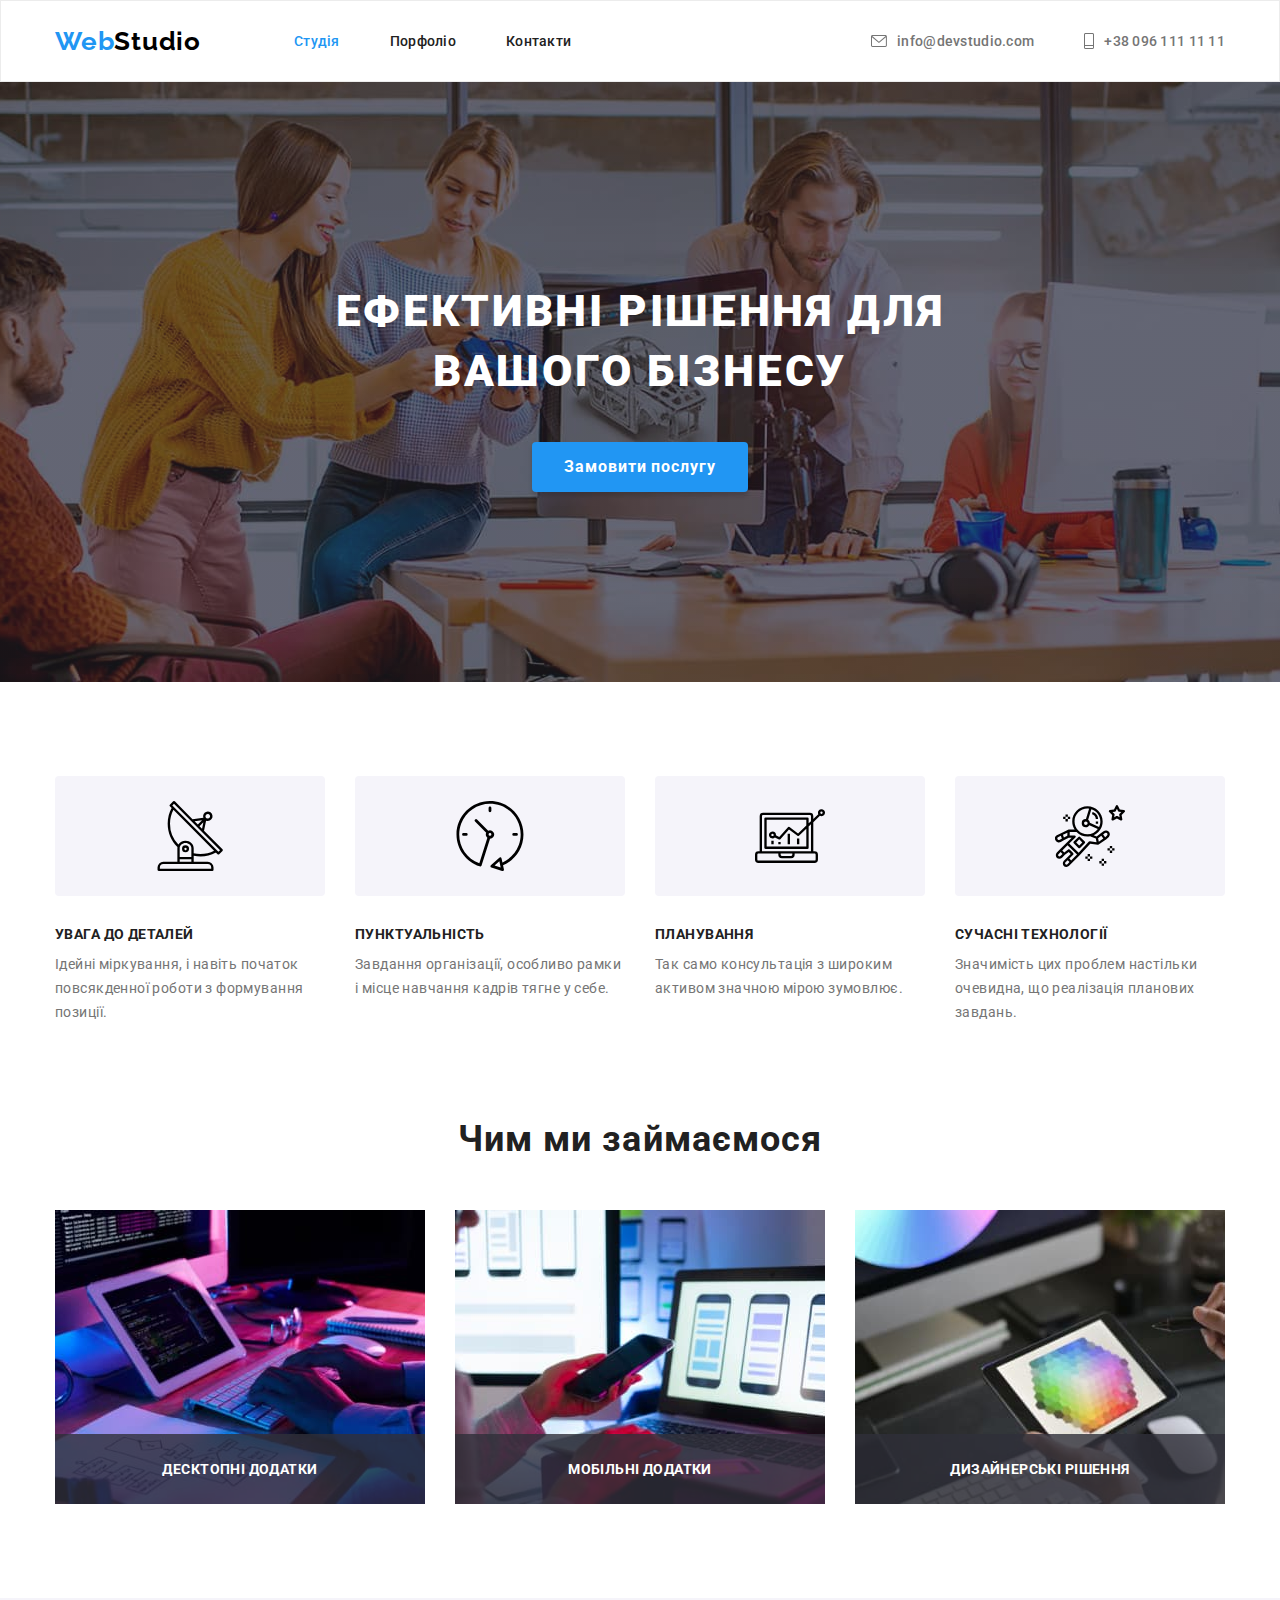
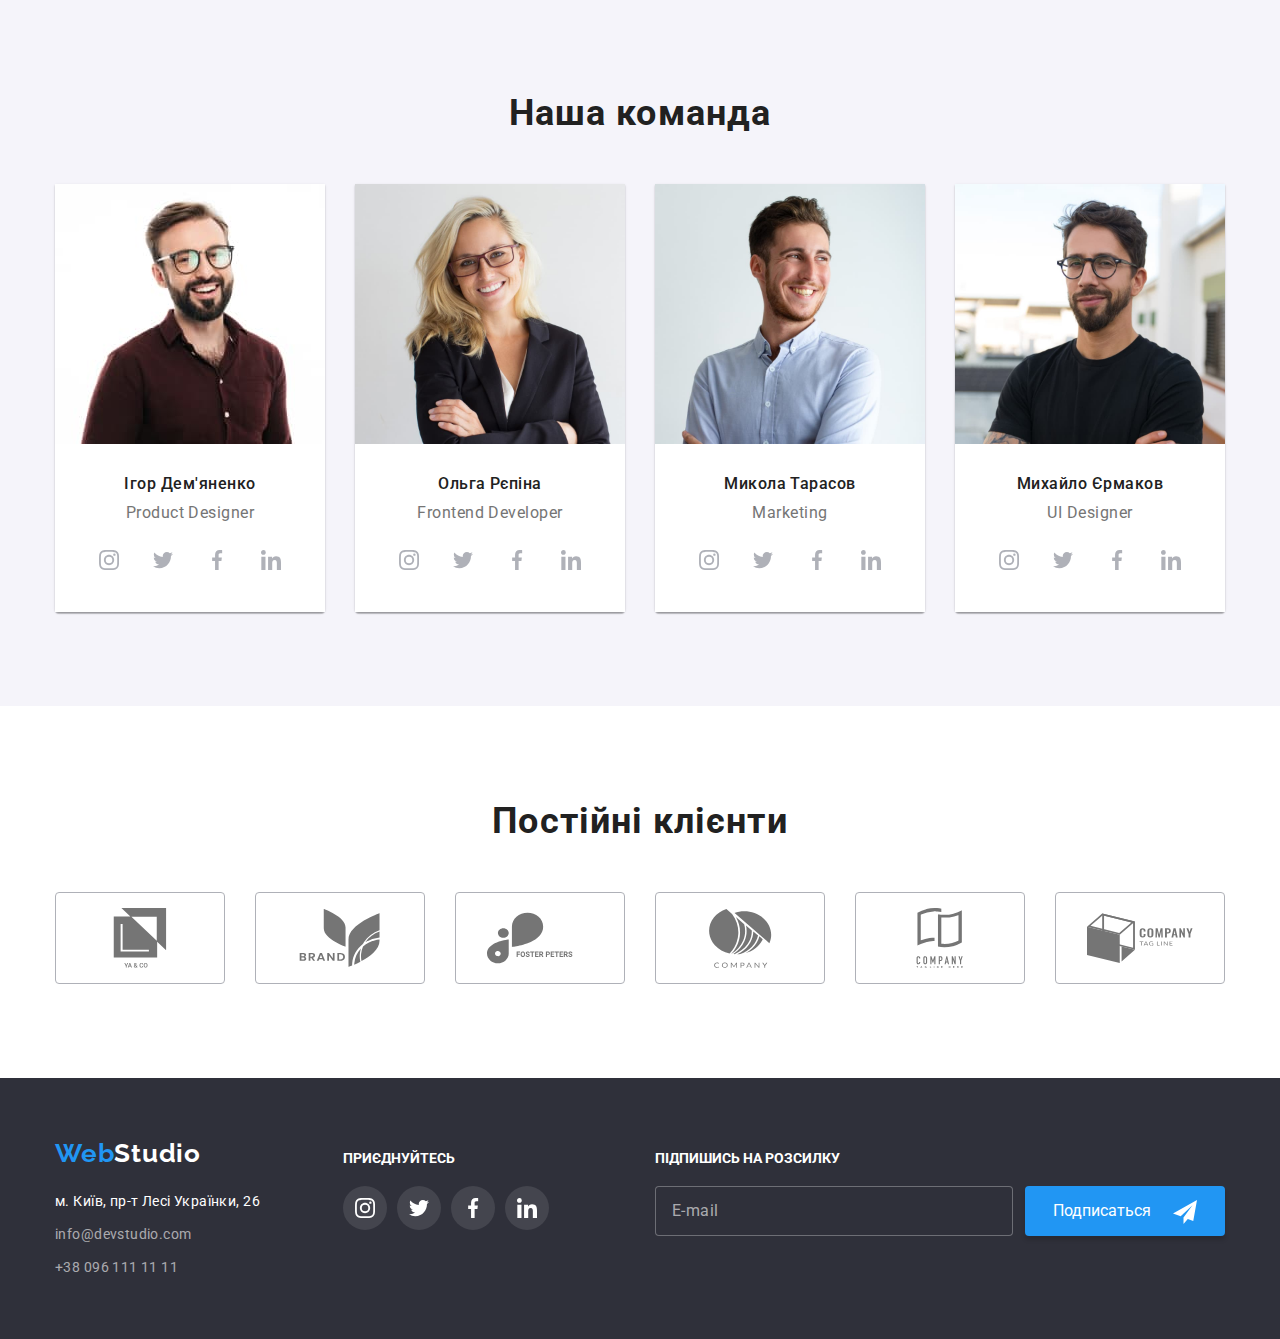
==== index.html @ 3aa6a2a9 "1" ====
<!DOCTYPE html>
<html lang="uk">
  <head>
    <meta charset="UTF-8"/>
    <meta http-equiv="X-UA-Compatible" content="IE=edge"/>
    <meta name="viewport" content="width=device-width, initial-scale=1.0"/>
    <title>Студія</title>
    <link rel="preconnect" href="https://fonts.googleapis.com">
    <link rel="preconnect" href="https://fonts.gstatic.com" crossorigin>
    <link href="https://fonts.googleapis.com/css2?family=Raleway:wght@700&family=Roboto:wght@400;500;700;900&display=swap"
    rel="stylesheet">
    <link rel="stylesheet" href="https://cdnjs.cloudflare.com/ajax/libs/modern-normalize/1.1.0/modern-normalize.min.css">
    <link rel="stylesheet" href="./css/style.css"/>
  </head>
  <body class="page">
    <!--Шапка сайту-->
    <header class="page-header">
      <div class="container main-nav">  
        <a class="logo" href="">Web<span>Studio</span></a>
        <nav>
          <ul class="site-nav list">
            <li class="item"><a class="link current" href="./index.html">Студія</a></li>
            <li class="item"><a class="link" href="./portfolio.html">Порфоліо</a></li>
            <li class="item"><a class="link" href="./contacts.html">Контакти</a></li>
          </ul>
        </nav>  
        <ul class="auth-nav list">
          <li class="item">
            <a class="link email" href="mailto:info@devstudio.com">
              <svg class="icon-mail">
                <use href="./images/icons.svg#email"></use>
              </svg>
              info@devstudio.com
            </a>
          </li>
          <li class="item">
            <a class="link tel" href="tel:+380961111111">
              <svg class="link-tell">
                <use href="./images/icons.svg#tell"></use>
              </svg>
              +38 096 111 11 11
            </a>
          </li>
        </ul>
      </div>
    </header>
    <main>
      <!--Герой-->
      <section class="hero">
        <div class="container"> 
          <h1 class="hero-title">Ефективні рішення для <br> вашого бізнесу</h1>
          <button data-modal-open type="button" class="hero-button">Замовити послугу</button>
           <!--Модальное окно-->
          <div class="backdrop is-hidden" data-modal>
            <div class="modal">
              <button data-modal-close class="close">
                <svg class="icon-modal">
                  <use href="./images/icons.svg#close-black-18dp"></use>
                </svg>
              </button>
              <b>Залиште свої дані, ми вам передзвоним</b>
              
                <form class="form-modal" action="#" autocomplete="off">
                  <div class="form-field">
                    <label class="text-feild" for="name">Ім'я</label>
                    <div class="wrapper-input">
                      <input class="form-input" type="text" name="name" id="name">
                      <svg class="icon-input" width="18" height="18">
                        <use href="./images/icons.svg#person-black-18dp"></use>
                      </svg>
                    </div> 
                  </div> 
                  <div class="form-field">
                    <label class="text-feild" for="tel">Телефон</label>
                    <div class="wrapper-input">
                      <input class="form-input" type="tel" name="tel" id="tel">
                      <svg class="icon-input" width="18" height="18">
                        <use href="./images/icons.svg#phone-black-18dp"></use>
                      </svg>
                    </div> 
                  </div>
                  <div class="form-field">
                    <label class="text-feild" for="mail">Пошта</label>
                    <div class="wrapper-input">
                      <input class="form-input" type="email" name="E-mail" id="mail">
                      <svg class="icon-input" width="18" height="18">
                        <use href="./images/icons.svg#email-black-18dp"></use>
                      </svg>
                    </div>
                  </div>

                  <div class="form-field">
                    <label class="text-feild" for="comment">Коментар</label>
                    <textarea name="comment" id="comment"  rows="5" placeholder="Введіть текст"></textarea>
                  </div>
              
                <div class="confirmation">     
                  <label  class="text-feild">
                    <input class="checkbox" type="checkbox" name="confirmation" value="confirmation" >
                    <svg class="icon-check">
                      <use href="./images/icons.svg#icon-check-1"></use>
                    </svg>
                    Погоджуюся з розсилкою та приймаю &nbsp; <a class="dogovor" href="#">Умови договору</a>
                  </label> 
                </div>


                  <button class="button-submit" type="submit">Відправити</button>
                </form>

                
            </div>
          </div>
          <!--Модальное окно-->
        </div>
      </section>
      <!--Переваги-->
      <section class="section-feature section">
        <div class="container">  
          <h2 class="section-title hide-text">Переваги</h2> <!--Сховати h2-->
          <ul class="feature-list list">
            <li class="item icon-details">
              <div class="box-feature">
                <svg class="feature-icon" width="70" height="70">
                  <use href="./images/icons.svg#antena"></use>
                </svg>
              </div>
              <h3 class="title">УВАГА ДО ДЕТАЛЕЙ</h3>
              <p class="description">
                Ідейні міркування, і навіть початок повсякденної роботи з
                формування позиції.
              </p>
            </li>
            <li class="item icon-punctuality">
              <div class="box-feature">
                <svg class="feature-icon" width="70" height="70">
                  <use href="./images/icons.svg#clock"></use>
                </svg>
              </div>
              <h3 class="title">ПУНКТУАЛЬНІСТЬ</h3>
              <p class="description">
                Завдання організації, особливо рамки і місце навчання кадрів тягне
                у себе.
              </p>
            </li>
            <li class="item icon-planning">
              <div class="box-feature">
                <svg class="feature-icon" width="70" height="70">
                  <use href="./images/icons.svg#diagram"></use>
                </svg>
              </div>
              <h3 class="title">ПЛАНУВАННЯ</h3>
              <p class="description">
                Так само консультація з широким активом значною мірою зумовлює.
              </p>
            </li>
            <li class="item icon-technology">
              <div class="box-feature">
                <svg class="feature-icon" width="70" height="70">
                  <use href="./images/icons.svg#astronaut"></use>
                </svg>
              </div>
              <h3 class="title">СУЧАСНІ ТЕХНОЛОГІЇ</h3>
              <p class="description">
                Значимість цих проблем настільки очевидна, що реалізація планових
                завдань.
              </p>
            </li>
          </ul>
        </div>
      </section>
      <!--Чим ми займаємося-->
      <section class="section-doing section">
        <div class="container">  
          <h2 class="section-title">Чим ми займаємося</h2>
          <ul class="doing-list list">
            <li class="item">
              <img class="img-cart"
                src="./images/desktop-applications.jpg"
                alt="Десктопні додатки"
                width="370"
                height="294"/>
                <div class="text-bg">
                  <h3>Десктопні додатки</h3>
                </div>
            </li>
            <li class="item">
              <img class="img-cart"
                src="./images/mobile-applications.jpg"
                alt="Мобільні додатки"
                width="370"
                height="294"/>
                <div class="text-bg">
                  <h3>Мобільні додатки</h3>
                </div>
            </li>
            <li class="item">
              <img class="img-cart"
                src="./images/design-solutions.jpg"
                alt="Дизайнерські рішення"
                width="370"
                height="294"/>
                <div class="text-bg">
                  <h3>Дизайнерські рішення</h3>
                </div>
            </li>
          </ul>
        </div> 
      </section>
      <!--Наша команда-->
      <section class="section-team section">
        <div class="container">  
          <h2 class="section-title">Наша команда</h2>
          <ul class="team list">
            <li class="item" >
              <img class="img-cart"
                src="./images/igor.jpg"
                alt="Ігор Дем'яненко"
                width="270"
                height="260"/>
                <div class="comand-box">
                  <h3 class="title">Ігор Дем'яненко</h3>
                  <p>Product Designer</p>
                  <ul class="actions list">
                    <li class="action-item">
                      <a href="https://www.instagram.com/" target="_blank" rel="noopener noreferrer"
                        class="cosiale-link link-instagram">
                        <svg class="link-icon" width="20" height="20">
                          <use href="./images/icons.svg#instagram"></use>
                        </svg>
                      </a>
                    </li>
                    <li class="action-item">
                      <a href="https://twitter.com/" target="_blank" rel="noopener noreferrer" 
                      class="cosiale-link link-twitter">
                        <svg class="link-icon" width="20" height="20">
                          <use href="./images/icons.svg#twitter"></use>
                        </svg>
                      </a>
                    </li>
                    <li class="action-item">
                      <a href="https://www.facebook.com/" target="_blank" rel="noopener noreferrer"
                        class="cosiale-link link-facebook">
                        <svg class="link-icon" width="20" height="20">
                          <use href="./images/icons.svg#facebook"></use>
                        </svg>
                      </a>
                    </li>
                    <li class="action-item">
                      <a href="https://www.linkedin.com/feed/" target="_blank" rel="noopener noreferrer" 
                      class="cosiale-link link-linkedin">
                        <svg class="link-icon" width="20" height="20">
                          <use href="./images/icons.svg#linkedin"></use>
                        </svg>
                      </a>
                    </li>
                  </ul> 
                </div>
            </li>
            <li class="item">
              <img class="img-cart"
                src="./images/olga.jpg"
                alt="Ольга Рєпіна"
                width="270"
                height="260"/>
                <div class="comand-box">
                  <h3 class="title">Ольга Рєпіна</h3>
                  <p>Frontend Developer</p>
                  <ul class="actions list">
                    <li class="action-item">
                      <a href="https://www.instagram.com/" target="_blank" rel="noopener noreferrer"
                        class="cosiale-link link-instagram">
                        <svg class="link-icon" width="20" height="20">
                          <use href="./images/icons.svg#instagram"></use>
                        </svg>
                      </a>
                    </li>
                    <li class="action-item">
                      <a href="https://twitter.com/" target="_blank" rel="noopener noreferrer" 
                      class="cosiale-link link-twitter">
                        <svg class="link-icon" width="20" height="20">
                          <use href="./images/icons.svg#twitter"></use>
                        </svg>
                      </a>
                    </li>
                    <li class="action-item">
                      <a href="https://www.facebook.com/" target="_blank" rel="noopener noreferrer"
                        class="cosiale-link link-facebook">
                        <svg class="link-icon" width="20" height="20">
                          <use href="./images/icons.svg#facebook"></use>
                        </svg>
                      </a>
                    </li>
                    <li class="action-item">
                      <a href="https://www.linkedin.com/feed/" target="_blank" rel="noopener noreferrer" 
                      class="cosiale-link link-linkedin">
                        <svg class="link-icon" width="20" height="20">
                          <use href="./images/icons.svg#linkedin"></use>
                        </svg>
                      </a>
                    </li>
                  </ul> 
                </div>
            </li>
            <li class="item">
              <img class="img-cart"
                src="./images/mikola.jpg"
                alt="Микола Тарасов"
                width="270"
                height="260"/>
                <div class="comand-box">
                  <h3 class="title">Микола Тарасов</h3>
                  <p>Marketing</p>
                  <ul class="actions list">
                    <li class="action-item">
                      <a href="https://www.instagram.com/" target="_blank" rel="noopener noreferrer"
                        class="cosiale-link link-instagram">
                        <svg class="link-icon" width="20" height="20">
                          <use href="./images/icons.svg#instagram"></use>
                        </svg>
                      </a>
                    </li>
                    <li class="action-item">
                      <a href="https://twitter.com/" target="_blank" rel="noopener noreferrer" 
                      class="cosiale-link link-twitter">
                        <svg class="link-icon" width="20" height="20">
                          <use href="./images/icons.svg#twitter"></use>
                        </svg>
                      </a>
                    </li>
                    <li class="action-item">
                      <a href="https://www.facebook.com/" target="_blank" rel="noopener noreferrer"
                        class="cosiale-link link-facebook">
                        <svg class="link-icon" width="20" height="20">
                          <use href="./images/icons.svg#facebook"></use>
                        </svg>
                      </a>
                    </li>
                    <li class="action-item">
                      <a href="https://www.linkedin.com/feed/" target="_blank" rel="noopener noreferrer" 
                      class="cosiale-link link-linkedin">
                        <svg class="link-icon" width="20" height="20">
                          <use href="./images/icons.svg#linkedin"></use>
                        </svg>
                      </a>
                    </li>
                  </ul> 
                </div>
            </li>
            <li class="item">
              <img class="img-cart"
                src="./images/muhaylo.jpg"
                alt="Михайло Єрмаков"
                width="270"
                height="260"/>
                <div class="comand-box">
                  <h3 class="title">Михайло Єрмаков</h3>
                  <p>UI Designer</p>
                  <ul class="actions list">
                    <li class="action-item">
                      <a href="https://www.instagram.com/" target="_blank" rel="noopener noreferrer"
                        class="cosiale-link link-instagram">
                        <svg class="link-icon" width="20" height="20">
                          <use href="./images/icons.svg#instagram"></use>
                        </svg>
                      </a>
                    </li>
                    <li class="action-item">
                      <a href="https://twitter.com/" target="_blank" rel="noopener noreferrer" 
                      class="cosiale-link link-twitter">
                        <svg class="link-icon" width="20" height="20">
                          <use href="./images/icons.svg#twitter"></use>
                        </svg>
                      </a>
                    </li>
                    <li class="action-item">
                      <a href="https://www.facebook.com/" target="_blank" rel="noopener noreferrer"
                        class="cosiale-link link-facebook">
                        <svg class="link-icon" width="20" height="20">
                          <use href="./images/icons.svg#facebook"></use>
                        </svg>
                      </a>
                    </li>
                    <li class="action-item">
                      <a href="https://www.linkedin.com/feed/" target="_blank" rel="noopener noreferrer" 
                      class="cosiale-link link-linkedin">
                        <svg class="link-icon" width="20" height="20">
                          <use href="./images/icons.svg#linkedin"></use>
                        </svg>
                      </a>
                    </li>
                  </ul> 
                </div>
            </li>
          </ul>
        </div>
      </section>
      <section class="section">
        <div class="container"> 
          <h2 class="section-title">Постійні клієнти</h2>
            <ul class="box-clients list">
              <li class="item">
                <a href="#" target="_blank" rel="noopener noreferrer" 
                  class="client-link">
                  <svg class="client-icon" width="106" height="60">
                    <use href="./images/icons.svg#group6"></use>
                  </svg>
                </a>
              </li>
              <li class="item">
                <a href="#" target="_blank" rel="noopener noreferrer" 
                  class="client-link">
                  <svg class="client-icon" width="106" height="60">
                    <use href="./images/icons.svg#group2"></use>
                  </svg>
                </a>
              </li>
              <li class="item">
                <a href="#" target="_blank" rel="noopener noreferrer" 
                  class="client-link">
                  <svg class="client-icon" width="106" height="60">
                    <use href="./images/icons.svg#group3"></use>
                  </svg>
                </a>
              </li>
              <li class="item">
                <a href="#" target="_blank" rel="noopener noreferrer" 
                  class="client-link">
                  <svg class="client-icon" width="106" height="60">
                    <use href="./images/icons.svg#group4"></use>
                  </svg>
                </a>
              </li>
              <li class="item">
                <a href="#" target="_blank" rel="noopener noreferrer" 
                  class="client-link">
                  <svg class="client-icon" width="106" height="60">
                    <use href="./images/icons.svg#group5"></use>
                  </svg>
                </a>
              </li>
              <li class="item">
                <a href="#" target="_blank" rel="noopener noreferrer" 
                  class="client-link">
                  <svg class="client-icon" width="106" height="60">
                    <use href="./images/icons.svg#group1"></use>
                  </svg>
                </a>
              </li>
            </ul>
        </div>
      </section>
    </main>
    <!--Підвал-->
    <footer class="footer">
      <div class="container container-footer"> 
        <div class="contact">
          <a class="logo" href="">Web<span>Studio</span></a>
        <address>
          <ul class="footer-nav list">
            <li class="item">
              <a class="link map" href="https://goo.gl/maps/SbTrytSGuwpUytKCA" target="_blank" rel="noopener noreferrer nofollow"
                >м. Київ, пр-т Лесі Українки, 26</a>
            </li>
            <li class="item">
              <a class="link" href="mailto:info@devstudio.com">info@devstudio.com</a>
            </li>
            <li class="item">
              <a class="link" href="tel:+380961111111">+38 096 111 11 11</a>
            </li>
          </ul>
        </address>
        </div>
        <div class="sociale">
          <p class="strong"><strong>Приєднуйтесь</strong></p>
          <ul class="actions list">
            <li class="action-item">
              <a href="https://www.instagram.com/" target="_blank" rel="noopener noreferrer"
                class="cosiale-link">
                <svg class="link-icon" width="20" height="20">
                  <use href="./images/icons.svg#instagram"></use>
                </svg>
              </a>
            </li>
            <li class="action-item">
              <a href="https://www.instagram.com/" target="_blank" rel="noopener noreferrer"
                class="cosiale-link">
                <svg class="link-icon" width="20" height="20">
                  <use href="./images/icons.svg#twitter"></use>
                </svg>
              </a>
            </li>
            <li class="action-item">
              <a href="https://www.instagram.com/" target="_blank" rel="noopener noreferrer"
                class="cosiale-link">
                <svg class="link-icon" width="20" height="20">
                  <use href="./images/icons.svg#facebook"></use>
                </svg>
              </a>
            </li>
            <li class="action-item">
              <a href="https://www.instagram.com/" target="_blank" rel="noopener noreferrer"
                class="cosiale-link">
                <svg class="link-icon" width="20" height="20">
                  <use href="./images/icons.svg#linkedin"></use>
                </svg>
              </a>
            </li>
          </ul>
        </div>
        <div class="footer-form">
          <p class="strong"><strong>Підпишись на розсилку</strong></p>
            <div class="buttons"> 
                <input type="email" name="E-mail" id="email" placeholder="E-mail">
                <!--<label for="email"></label>-->
                <button class="fotter-button button" type="submit"><span>Подписаться</span>
                  <svg width="24" height="24">
                    <use href="./images/icons.svg#icon-send"></use>
                  </svg>
                </button>
            </div>
        </div>
      </div>
    </footer class="jsdhjd">
    <script src="./js/model.js"></script>
  </body>
</html>
---- css/style.css ----
:root {
    --primery-text-color: #757575;
    --title-text-color: #212121;
    --accent-color: #2196F3;
    --logo-text-color: #000000;
    --hero-text-color: #FFFFFF;
    --hero-bg-color: #2F303A; 
    --main-bg-color: #F5F5F5;
    --team-bg-color: #F5F4FA;
    --hero-button-hover: #188CE8;
    --footer-link-color: rgba(255, 255, 255, 0.6);    
    --svg-color: #afb1b8;
}

body {
    color: var(--primery-text-color);
    font-family: "Roboto", sans-serif;
    
}
/*СХОВАВ ВСЮДИ ТОЧКИ ТА ПІДКРЕСЛЕНЯ*/
.list, .link, .link-map {
    list-style: none;
    text-decoration: none;
}
.filter-list .link {
    list-style: none;
}
/*СБРОС СТИЛЕЙ*/
.list {
    margin: 0;
    padding: 0;
}
/*Шапка сайту*/

.logo {
    color:var(--accent-color);
    font-family: "Raleway", sans-serif;
    font-style: normal;
    font-weight: 700;
    font-size: 26px;
    line-height: 1.1923;
    letter-spacing: 0.03em;

    text-decoration: none;
}
.container {
    max-width: 1200px;
    padding-left: 15px;
    padding-right: 15px;
    margin: 0 auto;
}
.section {
    padding: 94px 0;
}
.page-header {
    background-color: var(--hero-text-color);
    border: 1px solid #ECECEC;
}
.page-header .logo span {
    color:var(--logo-text-color);   
}


.footer .logo span {
    color:var(--hero-text-color);
}

h1,
h2,
h3,
p,
ul {
    margin-top: 0;
    margin-bottom: 0;
}

/*НАВІГІЦІЯ ШАПКА*/
.main-nav {
    display: flex;
    align-items: center;
}

.site-nav {
    display: flex;
    margin-left: 93px;
}
.site-nav .item:not(:last-child) {
    margin-right: 50px;
}

.site-nav .link {
    position: relative;

    display: block;
    padding-top: 32px;
    padding-bottom: 32px;

    color:var(--title-text-color);
    
    font-weight: 500;
    font-size: 14px;
    line-height: 1.1428;
    letter-spacing: 0.02em;

    transition: 250ms cubic-bezier(0.4, 0, 0.2, 1);

}


.site-nav .link:hover:after {
    
    position: absolute;
    left: 0;
    content: "";
    
    width: 100%;
    height: 4px;
    background: var(--accent-color);
    border-radius: 2px;

    bottom: -1.5px;

}
.site-nav .link:hover,
.site-nav .link:focus {
    color: var(--accent-color);
}
.site-nav .link.current {
    color: var(--accent-color);
}

/*ТЕДЕФОН ЄМЕІЛ ШАПКА*/
.auth-nav {
    display: flex;
    margin-left: auto;

}
.auth-nav .item:not(:last-child) {
    margin-right: 50px;
}

.auth-nav .link {
    display: flex;
    align-items: center;
    padding: 32px 0;

    color: var(--primery-text-color);

    font-weight: 500;
    font-size: 14px;
    line-height: 1.1428;
    letter-spacing: 0.02em;

    transition: 250ms cubic-bezier(0.4, 0, 0.2, 1);
}
.auth-nav .link:hover,
.auth-nav .link:focus {
    color: var(--accent-color);
}
.icon-mail {
    width: 16px;
    height: 12px;
    margin-right: 10px;
    fill: currentColor;
}

.link-tell {
    width: 10px;
    height: 16px;
    margin-right: 10px;
    fill: currentColor;
}
/*.auth-nav .link::before {
    height: 16px;
    width: 16px;
    
    background-size: contain;
    content: "";
    margin-right: 10px;
    background-repeat: no-repeat;
    background-position: center;
}

.auth-nav .link.tel::before {
    background-image: url(../images/img-hw4/envelope-hover.svg);

}
.auth-nav .link.email::before {
    background-image: url(../images/img-hw4/Vector.svg);
}*/

/*ГЕРОЙ*/

.hero {
    max-width: 1600px;
    height: 600px;
    margin: 0 auto;
    background-image: linear-gradient(to right, rgba(47, 48, 58, 0.4), rgba(47, 48, 58, 0.4)), url('../images/img-hw4/hero.jpg');
    background-repeat: no-repeat;
    background-position: center;
    background-size: cover;

    background-color:#C4C4C4;

    padding: 200px 0;

    text-align: center;
}
.hero-title {
    margin-bottom: 40px;
    
    font-weight: 900;
    font-size: 44px;
    line-height: 1.3636;

    text-align: center;
    letter-spacing: 0.06em;
    text-transform: uppercase;

    color:var(--hero-text-color);

    
}

.backdrop {
    position: fixed;
    top:0;
    left:0;
    width: 100%;
    height: 100%;
    background-color: rgba(0, 0, 0, 0.2);
    opacity: 1;
    visibility: visible;
    transition: opacity 250ms cubic-bezier(0.4, 0, 0.2, 1), visiblity 250ms cubic-bezier(0.4, 0, 0.2, 1);
    z-index: 1;
}
.backdrop.is-hidden {
    visibility: hidden;
    opacity: 0;
    pointer-events: none;
    
}
.modal {
    position: absolute;
    width: 528px;
    height: 581px;
    background-color: var(--hero-text-color);

    top:50%;
    left:50%;
    transform: translate(-50%,-50%);
}
.close {
    position: absolute;
    display: block;
    top: 8px;
    right: 8px;
    width: 30px;
    height: 30px;
    border-radius: 50%;
    border: 1px solid rgba(0, 0, 0, 0.1);
    background-color: var(--hero-text-color); 
}
.icon-modal {
    width: 100%;
    height: 100%;
}
.icon-modal:hover {
    fill: var(--accent-color);
}

.modal b {
    display: inline-block;
    margin-bottom: 12px;
    padding-bottom: 12px;
    padding-top: 40px;
    height: 23px;
    width: 448px;
   
    font-family: 'Roboto';
    font-style: normal;
    font-weight: 700;
    font-size: 20px;
    line-height: 1.150px;
    text-align: center;
    letter-spacing: 0.03em;
    color:var(--title-text-color);
}
.text-feild {
    font-weight: 400;
    font-size: 12px;
    line-height: 1.1666;
    letter-spacing: 0.01em;
    color: var(--primery-text-color);
}

.textarea {
    resize: none;    
}

.form-modal {
    max-width: 448px;
    margin-left: auto;
    margin-right: auto;
    margin-bottom: 20px;
    
}
.wrapper-input {
    position: relative;
}

.icon-input {
    position: absolute;
    left: 12px;
    bottom: 50%;
    display:inline-block;
    color: currentColor;
    align-items: center;
    transform: translateY(50%);  
}
.form-input:focus ~ .icon-input {
    fill: var(--accent-color);
}
.form-input:focus,
.form-field textarea:focus
 {
    border-color:var(--hero-button-hover);
}

.form-field input,
.form-field textarea {
    margin: 0;
    padding: 12px 12px;
    outline: none;
    border: 1px solid rgba(33, 33, 33, 0.2);
    border-radius: 4px;  
    width: 100%;

    transition: 250ms cubic-bezier(0.4, 0, 0.2, 1);
}

.form-field input {
    padding-left: 42px;
    height: 40px; 
}
.form-field label {
    margin-bottom: 4px;
}
.form-field {
    display: flex;
    flex-direction: column;
    margin-bottom: 10px;
    text-align: left;   

    
}
.form-field textarea::placeholder {
    
    font-weight: 400;
    font-size: 12px;
    line-height: 1.1666;
    letter-spacing: 0.01em;

    color: rgba(117, 117, 117, 0.5);    
}

.confirmation {
    margin-top: 20px;
    margin-bottom: 30px;
    
}
.confirmation .text-feild {
    display: flex;
    align-items: center;
    justify-content: center;

    font-size: 14px;
    line-height: 1.7143;
    letter-spacing: 0.03em;
    color:var(--primery-text-color);


}
.checkbox {
    -webkit-appearance: none;
    -moz-appearance: none;
    position: absolute;
    appearance: none;
}
.icon-check {
    display: inline-block;
    width: 16px;
    height: 15px;
    margin-right: 7px;

    border: 2px solid var(--logo-text-color);
    border-radius: 4px;
}
.checkbox:checked + .icon-check {
    background-color: var(--accent-color);
    background-size: contain;
    background-origin: border-box;
    border-color: var(--accent-color);
}
.dogovor {
    color:var(--hero-button-hover)
}
.button-submit {
    padding: 10px 52px;
    font-weight: 700;
    font-size: 16px;
    line-height: 30px;
    text-align: center;
    letter-spacing: 0.06em;
    color:var(--hero-text-color);
    background:var(--hero-button-hover);
    box-shadow: 0px 4px 4px rgba(0, 0, 0, 0.15);
    border-radius: 4px;
    border: none;
    cursor: pointer;

    transition: 250ms cubic-bezier(0.4, 0, 0.2, 1);

}
/*КНОПКИ ВСІ*/
.hero-button {
    display: inline-block;
    border-radius: 4px;
    padding: 10px 32px;
    min-width: 216px;
    text-align: center;
    font-weight: 700;
    font-size: 16px;
    line-height: 1.875;
    letter-spacing: 0.06em;
    background-color: var(--accent-color);
    color:var(--hero-text-color);
    box-shadow: 0px 4px 4px rgba(0, 0, 0, 0.15);
    cursor: pointer;
    border: none;
    transition: 250ms cubic-bezier(0.4, 0, 0.2, 1);
}
.hero-button:hover,
.hero-button:focus {
    color:var(--hero-button-hover);
    color:var(--hero-text-color);
}

.button-list {
    display: flex;
    justify-content: center;
    margin-bottom: 50px;

}
.button-list .item:not(:last-child) {
    margin-right: 8px;
}
.button-filter {
    padding: 6px 22px;
    font-family: 'Roboto';
    font-style: normal;
    font-weight: 500;
    font-size: 16px;
    line-height: 1.625;

    background-color:var(--team-bg-color);
    border-radius: 4px;
    color:var(--title-text-color);

    cursor: pointer;
    border: none;

    transition: 250ms cubic-bezier(0.4, 0, 0.2, 1);
}
.button-filter:hover,
.button-filter:focus {
    background-color: var(--accent-color);
    color:var(--hero-text-color);
    box-shadow: 0px 3px 1px rgb(0 0 0 / 10%), 0px 1px 2px rgb(0 0 0 / 8%), 0px 2px 2px rgb(0 0 0 / 12%);
}

/*заголовок ПЕРЕВАГИ ЗХОВАВ*/ 
.hide-text {
    border: 0;
    clip: rect(1px, 1px, 1px, 1px);
    clip-path: inset(50%);
    height: 1px;
    margin: -1px;
    overflow: hidden;
    padding: 0;
    position: absolute;
    width: 1px;
    word-wrap: normal !important; 
}

/*заголовок ПЕРЕВАГИ*/
.section-feature {
    background-color: var(--hero-text-color);
}
.feature-list {
    display: flex;
    margin-left: -30px;
    /*gap: 30px;*/
    /*flex-wrap: wrap;*/
}

.feature-list .item {
    margin-left: 30px;
    width: calc((100% - 90px) / 4);
}

.box-feature {
    background-color:var(--team-bg-color);
    width: 270px;
    height: 120px;
    padding: 25px 100px;
    border-radius: 4px;
    margin-bottom: 30px;
    background-position: center;
}

/*
.feature-list .item::before {
    display: block;
    content: "";
    width: 270px;
    height: 120px;
    margin-bottom: 30px;
    /*background-image: url(../images/img-hw4/Group.svg);
    background-size: 70px;
    background-repeat: no-repeat;
    background-position: center;
    background-color: #F5F4FA;
    border-radius: 4px;
}
.icon-details::before {
    background-image: url(../images/img-hw4/Group.svg);
}
.icon-punctuality::before {
    background-image: url(../images/img-hw4/clock.svg);
}
.icon-planning::before {
    background-image: url(../images/img-hw4/diagram.svg);
}
.icon-technology::before {
    background-image: url(../images/img-hw4/astronaut.svg);
}
*/
.feature-list .title {
    margin-bottom: 10px;

    font-size: 14px;
    line-height: 1.1428;
    letter-spacing: 0.03em;
    text-transform: uppercase;

    color:var(--title-text-color);
}

.feature-list .description {
   
    font-size: 14px;
    line-height: 1.7143;
    letter-spacing: 0.03em;
}

/*заголовки ЧИМ МИ ЗАЙМАЭМОСЬ та НАША КОМАНДА*/

.section-doing {
    padding-top: 0;
    background-color:var(--hero-text-color);
}
.doing-list {   
    display: flex; 
    
}
.doing-list .item {
    position: relative;
}
.text-bg {
    position: absolute;
    background: rgba(47, 48, 58, 0.8);
    display: flex;
    left: 0;
    bottom: 0;
    width: 100%;
    height: 70px;
    justify-content: center;
    align-items: center;
}

.text-bg h3 {
    font-size: 14px;
    line-height: 1.1429;
    text-align: center;
    letter-spacing: 0.03em;
    text-transform: uppercase;

    color: var(--hero-text-color);

}
/*убираем нижний отступ от картинки*/
.img-cart {
    display: block;
}

.doing-list .item:not(:last-child) {
    margin-right: 30px;
}

.section-title {
    margin-bottom: 50px;

    font-size: 36px;
    line-height: 1.1666;
    text-align: center;
    letter-spacing: 0.03em;
    color:var(--title-text-color);
}

/*заголовок НАША КОМАНДА*/
.section-team {
    background-color:var(--team-bg-color);
}

.team.list {
    display: flex; 
    margin-left: -30px;
    /*list-style: none;*/
} 

.team .item {
    margin-left: 30px;
    /*flex-basis: calc(100% / 4 - 30px);*/
    width: calc((100% - 90px) / 4);
    text-align: center;

    background:var(--hero-text-color);

    box-shadow: 0px 1px 3px rgba(0, 0, 0, 0.12), 0px 1px 1px rgba(0, 0, 0, 0.14), 0px 2px 1px rgba(0, 0, 0, 0.2);
    border-radius: 0px 0px 4px 4px;
}

/*.team .item:not(:last-child) {
    margin-right:30px;  */ 

.team .title {
    margin-bottom: 10px;

    font-weight: 500;
    font-size: 16px;
    line-height: 1.1875;
    text-align: center;

    letter-spacing: 0.03em;

    color:var(--title-text-color);
}
.team p {
    margin-bottom: 16px;
    font-size: 16px;
    line-height: 1.1875;
    text-align: center;

    letter-spacing: 0.03em;

    color:var(--primery-text-color);
}

.actions {
    display: flex;
    justify-content: center;  
}
.action-item:not(:last-child) {
    margin-right:10px;   
}
.cosiale-link {
    display: block;
    padding: 12px;
    width: 44px;
    height: 44px;
    border-radius: 50%;
    color:var(--svg-color);
}

.link-icon {
    fill: currentColor;
}
.cosiale-link:hover {
    background-color:var(--accent-color);
    color:var(--hero-text-color);
}

.comand-box {
    padding: 30px 32px;
    background-color: var(--hero-text-color);
}
/*НАШИ КЛИЕНТЫ*/
.box-clients {
    display: flex;
    justify-content: center; 
    margin-left: -30px;
    
}
.box-clients .item {
    width: calc((100% - 150px) / 6);
    margin-left: 30px;
}

.client-link {
    display: flex;
    justify-content: center;
    padding: 15px 31px;
    border: 1px solid var(--svg-color);
    border-radius: 4px;
    color: inherit;

    transition: 250ms cubic-bezier(0.4, 0, 0.2, 1);
}
.client-icon {
    fill: currentColor;
}
.client-link:hover {
    color: var(--accent-color);
    border-color: var(--accent-color);
}

/*ФУТЕР*/
.footer .logo {
    display: inline-block;
    margin-bottom: 20px;
}
.footer {
    /*display: flex;
    width: 1600px;
    margin-left: auto;
    margin-right: auto;
    height: 252px;*/
    padding: 60px 0;

    background-color:var(--hero-bg-color);
}
.container-footer {
    display: flex;
    justify-content: space-between;
    /*padding: 60px 15px;
    width: 1200px;*/
}
.contact {
    margin-right: 70px;
}

.sociale, 
.footer-form
 {
    padding-top: 12px;
}
.sociale {
    margin-right: 93px;
}

.strong {
    margin-bottom: 20px;
    font-size: 14px;
    line-height: calc(16 / 14);
    text-transform: uppercase;
    color: var(--hero-text-color);
}
.buttons {
    display: flex; 
    height: 50px;
}

.buttons input {
    display: block;
    min-width: 358px;
    background-color: var(--hero-bg-color);

    border: 1px solid rgba(255, 255, 255, 0.3);
    border-radius: 4px;
}

.buttons ::placeholder {
    color: rgba(255, 255, 255, 0.6);
    display: block;
    height: 100%;
}
.buttons input {
    padding-left: 16px;
    font-size: 16px;
    line-height: 1.250;
  
    align-items: center;
    letter-spacing: 0.03em;

    color: rgba(255, 255, 255, 0.6);
}
.fotter-button {
    min-width: 200px;
    position: relative;
    margin-left: 12px;
    padding-left: 28px;
    padding-right: 28px;
    display: flex;
    align-items: center;
    
    background:var(--accent-color);
    box-shadow: 0px 4px 4px rgba(0, 0, 0, 0.15);
    border-radius: 4px;
    border: none;
    cursor: pointer;

    color: var(--hero-text-color);
    transition: 250ms cubic-bezier(0.4, 0, 0.2, 1);

    
}
.fotter-button svg {
    position: absolute;
    bottom: 0;
    right: 0;
    transform: translateY(-50%);
    
    margin-left: 10px;
    margin-right: 28px;

}

.footer-nav {
    display: inline-block; 
}
.footer-nav .item:not(:last-child) {
    margin-bottom: 9px;
}
.footer-nav .link {
    font-style: normal;
    font-weight: 400;
    font-size: 14px;
    line-height: 1.7143;

    letter-spacing: 0.03em;
    color:var(--footer-link-color);

    transition: 250ms cubic-bezier(0.4, 0, 0.2, 1);
}
.footer .cosiale-link {
    background-color: rgba(255, 255, 255, 0.1);
    color: var(--hero-text-color);

    transition: 250ms cubic-bezier(0.4, 0, 0.2, 1);
}
footer .cosiale-link:hover {
    background-color: var(--accent-color);  
}
.footer-nav .link:hover,
.footer-nav .link:focus {
    color: var(--hero-text-color);
}

.link.map {
    font-style: normal;
    font-size: 14px;
    line-height: 1.7143;
    color:var(--hero-text-color);
    /* or 171% */

    letter-spacing: 0.03em;
}


/*ПОРТФОЛІО СПИСОК ПРОЕКТІВ*/

.portfolio {
    background-color:var(--hero-text-color)
}
.container-discr {
    padding: 20px 24px;

    border: 1px solid #EEEEEE;
}
.filter-list {
    display: flex;
    flex-wrap: wrap;  
}

/*количество маржинов в строке * на значение маржина в пикселях  / кол-элкментов в строке*/
.filter-list .item {
    flex-basis: calc((100% - 60px) / 3);
    margin-right: 30px;
    margin-bottom: 30px;
    /*margin-right: 30px;
    margin-bottom: 30px;*/
    /*background-color: tomato;*/

    transition: 250ms cubic-bezier(0.4, 0, 0.2, 1);
}
.filter-list .item:hover,
.filter-list .item:focus {
    box-shadow: 0px 1px 1px rgb(0 0 0 / 12%), 0px 4px 4px rgb(0 0 0 / 6%), 1px 4px 6px rgb(0 0 0 / 16%);

}
.filter-list .item:nth-child(3n){
    margin-right: 0;
}

.filter-list .item:nth-last-child(-n + 3) {
    margin-bottom: 0;
}

.filter-list .title {
    margin-bottom: 4px;

    font-weight: 700;
    font-size: 18px;
    line-height: 2;
    
    letter-spacing: 0.06em;

    color:var(--title-text-color);
}
.filter-list p {
    font-size: 16px;
    line-height: 1.875;
    /* identical to box height, or 188% */

    letter-spacing: 0.03em;

    color:var(--primery-text-color);
}

.filter-list .box-image {
    position: relative;
    overflow: hidden;
}

.box-textonimage {
    display: flex;
    position: absolute;
    background-color: rgba(33, 150, 243, 0.9); 
    width: 100%;
    height: 100%;
    align-items: center;
    top:0;
    left: 0;
    padding-left: 24px;
    padding-right: 24px;
    transform: translateY(100%);
    transition: 250ms cubic-bezier(0.4, 0, 0.2, 1);  
    /*opacity: 0;*/
}   
.filter-list .box-image:hover .box-textonimage {
    /*opacity: 1;*/
    transform: translateY(0%);
}

.box-textonimage p {
    font-size: 18px;
    line-height: 1.555;
    letter-spacing: 0.03em;
    color:var(--hero-text-color);
}
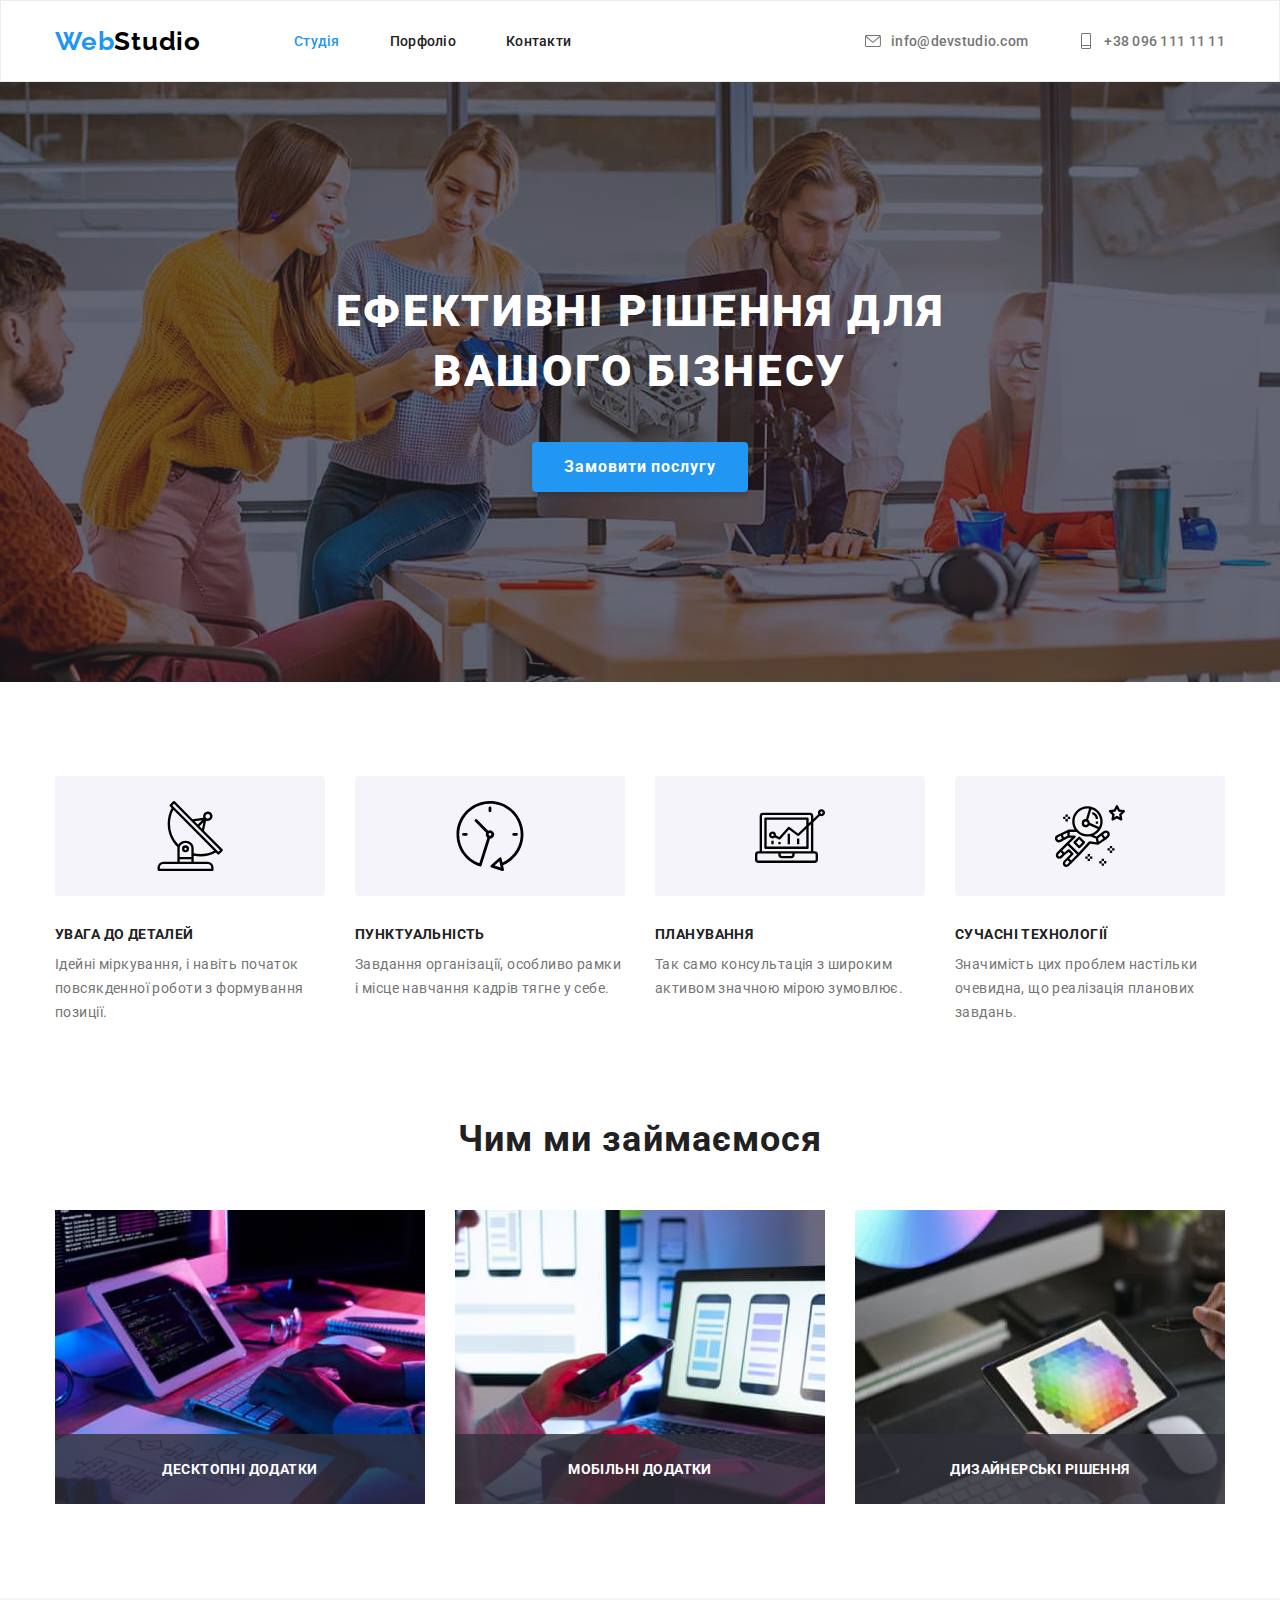
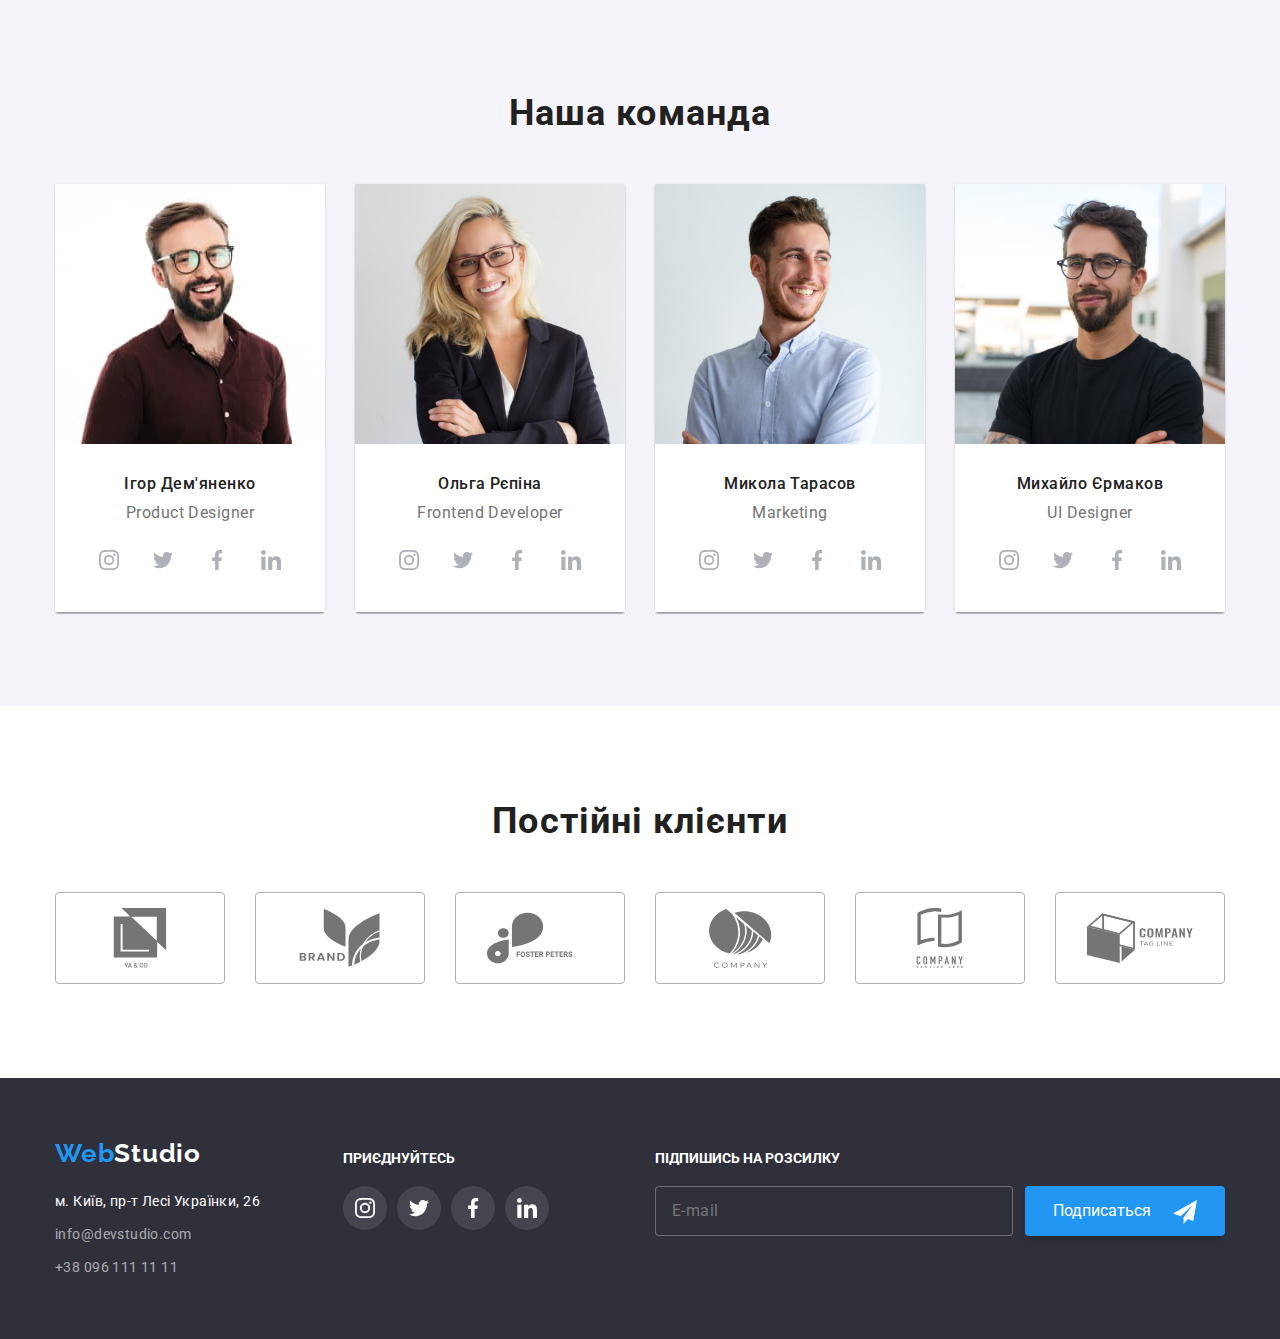
==== commit 483d12d6: "BAM" ====
--- a/index.html
+++ b/index.html
@@ -16,26 +16,26 @@
     <!--Шапка сайту-->
     <header class="page-header">
       <div class="container main-nav">  
-        <a class="logo" href="">Web<span>Studio</span></a>
+        <a class="logo" href="">Web<span class="logo__text">Studio</span></a>
         <nav>
           <ul class="site-nav list">
-            <li class="item"><a class="link current" href="./index.html">Студія</a></li>
-            <li class="item"><a class="link" href="./portfolio.html">Порфоліо</a></li>
-            <li class="item"><a class="link" href="./contacts.html">Контакти</a></li>
+            <li class="site-nav__item"><a class="site-nav__link site-nav__link--current" href="./index.html">Студія</a></li>
+            <li class="site-nav__item"><a class="site-nav__link" href="./portfolio.html">Порфоліо</a></li>
+            <li class="site-nav__item"><a class="site-nav__link" href="./contacts.html">Контакти</a></li>
           </ul>
         </nav>  
         <ul class="auth-nav list">
-          <li class="item">
-            <a class="link email" href="mailto:info@devstudio.com">
-              <svg class="icon-mail">
+          <li class="auth-nav__item">
+            <a class="auth-nav__link email" href="mailto:info@devstudio.com">
+              <svg class="auth-nav__iconmail">
                 <use href="./images/icons.svg#email"></use>
               </svg>
               info@devstudio.com
             </a>
           </li>
-          <li class="item">
-            <a class="link tel" href="tel:+380961111111">
-              <svg class="link-tell">
+          <li class="auth-nav__item">
+            <a class="auth-nav__link tel" href="tel:+380961111111">
+              <svg class="auth-nav__icontel">
                 <use href="./images/icons.svg#tell"></use>
               </svg>
               +38 096 111 11 11
@@ -48,67 +48,60 @@
       <!--Герой-->
       <section class="hero">
         <div class="container"> 
-          <h1 class="hero-title">Ефективні рішення для <br> вашого бізнесу</h1>
-          <button data-modal-open type="button" class="hero-button">Замовити послугу</button>
+          <h1 class="hero__title">Ефективні рішення для <br> вашого бізнесу</h1>
+          <button class="hero__button" data-modal-open type="button">Замовити послугу</button>
            <!--Модальное окно-->
           <div class="backdrop is-hidden" data-modal>
             <div class="modal">
-              <button data-modal-close class="close">
-                <svg class="icon-modal">
+              <button class="modal__close" data-modal-close >
+                <svg class="modal__icon">
                   <use href="./images/icons.svg#close-black-18dp"></use>
                 </svg>
               </button>
-              <b>Залиште свої дані, ми вам передзвоним</b>
-              
+              <b class="modal__title" >Залиште свої дані, ми вам передзвоним</b>
                 <form class="form-modal" action="#" autocomplete="off">
                   <div class="form-field">
-                    <label class="text-feild" for="name">Ім'я</label>
-                    <div class="wrapper-input">
-                      <input class="form-input" type="text" name="name" id="name">
-                      <svg class="icon-input" width="18" height="18">
+                    <label class="form-field__label" for="name">Ім'я</label>
+                    <div class="wrapper">
+                      <input class="wrapper__input" type="text" name="name" id="name">
+                      <svg class="wrapper__icon" width="18" height="18">
                         <use href="./images/icons.svg#person-black-18dp"></use>
                       </svg>
                     </div> 
                   </div> 
                   <div class="form-field">
-                    <label class="text-feild" for="tel">Телефон</label>
-                    <div class="wrapper-input">
-                      <input class="form-input" type="tel" name="tel" id="tel">
-                      <svg class="icon-input" width="18" height="18">
+                    <label class="form-field__label" for="tel">Телефон</label>
+                    <div class="wrapper">
+                      <input class="wrapper__input" type="tel" name="tel" id="tel">
+                      <svg class="wrapper__icon" width="18" height="18">
                         <use href="./images/icons.svg#phone-black-18dp"></use>
                       </svg>
                     </div> 
                   </div>
                   <div class="form-field">
-                    <label class="text-feild" for="mail">Пошта</label>
-                    <div class="wrapper-input">
-                      <input class="form-input" type="email" name="E-mail" id="mail">
-                      <svg class="icon-input" width="18" height="18">
+                    <label class="form-field__label" for="mail">Пошта</label>
+                    <div class="wrapper">
+                      <input class="wrapper__input" type="email" name="E-mail" id="mail">
+                      <svg class="wrapper__icon" width="18" height="18">
                         <use href="./images/icons.svg#email-black-18dp"></use>
                       </svg>
                     </div>
                   </div>
-
                   <div class="form-field">
-                    <label class="text-feild" for="comment">Коментар</label>
-                    <textarea name="comment" id="comment"  rows="5" placeholder="Введіть текст"></textarea>
+                    <label class="form-field__label" for="comment">Коментар</label>
+                    <textarea class="form-field__textarea" name="comment" id="comment"  rows="5" placeholder="Введіть текст"></textarea>
                   </div>
-              
-                <div class="confirmation">     
-                  <label  class="text-feild">
-                    <input class="checkbox" type="checkbox" name="confirmation" value="confirmation" >
-                    <svg class="icon-check">
-                      <use href="./images/icons.svg#icon-check-1"></use>
-                    </svg>
-                    Погоджуюся з розсилкою та приймаю &nbsp; <a class="dogovor" href="#">Умови договору</a>
-                  </label> 
-                </div>
-
-
+                  <div class="confirmation">     
+                    <label  class="confirmation__label">
+                      <input class="confirmation__checkbox" type="checkbox" name="confirmation" value="confirmation" >
+                      <svg class="confirmation__icon">
+                        <use href="./images/icons.svg#icon-check-1"></use>
+                      </svg>
+                      Погоджуюся з розсилкою та приймаю &nbsp; <a class="confirmation__dogovor" href="#">Умови договору</a>
+                    </label> 
+                  </div>
                   <button class="button-submit" type="submit">Відправити</button>
                 </form>
-
-                
             </div>
           </div>
           <!--Модальное окно-->
@@ -118,50 +111,50 @@
       <section class="section-feature section">
         <div class="container">  
           <h2 class="section-title hide-text">Переваги</h2> <!--Сховати h2-->
-          <ul class="feature-list list">
-            <li class="item icon-details">
-              <div class="box-feature">
-                <svg class="feature-icon" width="70" height="70">
+          <ul class="feature-set list">
+            <li class="feature-set__item icon-details">
+              <div class="feature-set__box">
+                <svg class="feature-set__icon" width="70" height="70">
                   <use href="./images/icons.svg#antena"></use>
                 </svg>
               </div>
-              <h3 class="title">УВАГА ДО ДЕТАЛЕЙ</h3>
-              <p class="description">
+              <h3 class="feature-set__title">УВАГА ДО ДЕТАЛЕЙ</h3>
+              <p class="feature-set__description">
                 Ідейні міркування, і навіть початок повсякденної роботи з
                 формування позиції.
               </p>
             </li>
-            <li class="item icon-punctuality">
-              <div class="box-feature">
-                <svg class="feature-icon" width="70" height="70">
+            <li class="feature-set__item icon-punctuality">
+              <div class="feature-set__box">
+                <svg class="feature-set__icon" width="70" height="70">
                   <use href="./images/icons.svg#clock"></use>
                 </svg>
               </div>
-              <h3 class="title">ПУНКТУАЛЬНІСТЬ</h3>
-              <p class="description">
+              <h3 class="feature-set__title">ПУНКТУАЛЬНІСТЬ</h3>
+              <p class="feature-set__description">
                 Завдання організації, особливо рамки і місце навчання кадрів тягне
                 у себе.
               </p>
             </li>
-            <li class="item icon-planning">
-              <div class="box-feature">
-                <svg class="feature-icon" width="70" height="70">
+            <li class="feature-set__item icon-planning">
+              <div class="feature-set__box">
+                <svg class="feature-set__icon" width="70" height="70">
                   <use href="./images/icons.svg#diagram"></use>
                 </svg>
               </div>
-              <h3 class="title">ПЛАНУВАННЯ</h3>
-              <p class="description">
+              <h3 class="feature-set__title">ПЛАНУВАННЯ</h3>
+              <p class="feature-set__description">
                 Так само консультація з широким активом значною мірою зумовлює.
               </p>
             </li>
-            <li class="item icon-technology">
-              <div class="box-feature">
-                <svg class="feature-icon" width="70" height="70">
+            <li class="feature-set__item icon-technology">
+              <div class="feature-set__box">
+                <svg class="feature-set__icon" width="70" height="70">
                   <use href="./images/icons.svg#astronaut"></use>
                 </svg>
               </div>
-              <h3 class="title">СУЧАСНІ ТЕХНОЛОГІЇ</h3>
-              <p class="description">
+              <h3 class="feature-set__title">СУЧАСНІ ТЕХНОЛОГІЇ</h3>
+              <p class="feature-set__description">
                 Значимість цих проблем настільки очевидна, що реалізація планових
                 завдань.
               </p>
@@ -173,35 +166,35 @@
       <section class="section-doing section">
         <div class="container">  
           <h2 class="section-title">Чим ми займаємося</h2>
-          <ul class="doing-list list">
-            <li class="item">
-              <img class="img-cart"
+          <ul class="doing-set list">
+            <li class="doing-set__item">
+              <img class="doing-set__img"
                 src="./images/desktop-applications.jpg"
                 alt="Десктопні додатки"
                 width="370"
                 height="294"/>
-                <div class="text-bg">
-                  <h3>Десктопні додатки</h3>
-                </div>
-            </li>
-            <li class="item">
-              <img class="img-cart"
+                <div class="doing-set__box">
+                  <h3 class="doing-set__text">Десктопні додатки</h3>
+                </div>
+            </li>
+            <li class="doing-set__item">
+              <img class="doing-set__img"
                 src="./images/mobile-applications.jpg"
                 alt="Мобільні додатки"
                 width="370"
                 height="294"/>
-                <div class="text-bg">
-                  <h3>Мобільні додатки</h3>
-                </div>
-            </li>
-            <li class="item">
-              <img class="img-cart"
+                <div class="doing-set__box">
+                  <h3 class="doing-set__text">Мобільні додатки</h3>
+                </div>
+            </li>
+            <li class="doing-set__item">
+              <img class="doing-set__img"
                 src="./images/design-solutions.jpg"
                 alt="Дизайнерські рішення"
                 width="370"
                 height="294"/>
-                <div class="text-bg">
-                  <h3>Дизайнерські рішення</h3>
+                <div class="doing-set__box">
+                  <h3 class="doing-set__text">Дизайнерські рішення</h3>
                 </div>
             </li>
           </ul>
@@ -211,45 +204,45 @@
       <section class="section-team section">
         <div class="container">  
           <h2 class="section-title">Наша команда</h2>
-          <ul class="team list">
-            <li class="item" >
-              <img class="img-cart"
+          <ul class="team-set list">
+            <li class="team-set__item" >
+              <img class="team-set__img"
                 src="./images/igor.jpg"
                 alt="Ігор Дем'яненко"
                 width="270"
                 height="260"/>
                 <div class="comand-box">
-                  <h3 class="title">Ігор Дем'яненко</h3>
-                  <p>Product Designer</p>
-                  <ul class="actions list">
-                    <li class="action-item">
+                  <h3 class="comand-box__title">Ігор Дем'яненко</h3>
+                  <p class="comand-box__discrip" >Product Designer</p>
+                  <ul class="sociale-set list">
+                    <li class="sociale-set__item">
                       <a href="https://www.instagram.com/" target="_blank" rel="noopener noreferrer"
-                        class="cosiale-link link-instagram">
-                        <svg class="link-icon" width="20" height="20">
+                        class="cosiale-set__link">
+                        <svg class="cosiale-set__icon" width="20" height="20">
                           <use href="./images/icons.svg#instagram"></use>
                         </svg>
                       </a>
                     </li>
-                    <li class="action-item">
+                    <li class="sociale-set__item">
                       <a href="https://twitter.com/" target="_blank" rel="noopener noreferrer" 
-                      class="cosiale-link link-twitter">
-                        <svg class="link-icon" width="20" height="20">
+                      class="cosiale-set__link">
+                        <svg class="cosiale-set__icon" width="20" height="20">
                           <use href="./images/icons.svg#twitter"></use>
                         </svg>
                       </a>
                     </li>
-                    <li class="action-item">
+                    <li class="sociale-set__item">
                       <a href="https://www.facebook.com/" target="_blank" rel="noopener noreferrer"
-                        class="cosiale-link link-facebook">
-                        <svg class="link-icon" width="20" height="20">
+                        class="cosiale-set__link">
+                        <svg class="cosiale-set__icon" width="20" height="20">
                           <use href="./images/icons.svg#facebook"></use>
                         </svg>
                       </a>
                     </li>
-                    <li class="action-item">
+                    <li class="sociale-set__item">
                       <a href="https://www.linkedin.com/feed/" target="_blank" rel="noopener noreferrer" 
-                      class="cosiale-link link-linkedin">
-                        <svg class="link-icon" width="20" height="20">
+                      class="cosiale-set__link">
+                        <svg class="cosiale-set__icon" width="20" height="20">
                           <use href="./images/icons.svg#linkedin"></use>
                         </svg>
                       </a>
@@ -257,44 +250,44 @@
                   </ul> 
                 </div>
             </li>
-            <li class="item">
-              <img class="img-cart"
+            <li class="team-set__item">
+              <img class="team-set__img"
                 src="./images/olga.jpg"
                 alt="Ольга Рєпіна"
                 width="270"
                 height="260"/>
                 <div class="comand-box">
-                  <h3 class="title">Ольга Рєпіна</h3>
-                  <p>Frontend Developer</p>
-                  <ul class="actions list">
-                    <li class="action-item">
+                  <h3 class="comand-box__title">Ольга Рєпіна</h3>
+                  <p class="comand-box__discrip">Frontend Developer</p>
+                  <ul class="sociale-set list">
+                    <li class="sociale-set__item">
                       <a href="https://www.instagram.com/" target="_blank" rel="noopener noreferrer"
-                        class="cosiale-link link-instagram">
-                        <svg class="link-icon" width="20" height="20">
+                        class="cosiale-set__link">
+                        <svg class="cosiale-set__icon" width="20" height="20">
                           <use href="./images/icons.svg#instagram"></use>
                         </svg>
                       </a>
                     </li>
-                    <li class="action-item">
+                    <li class="sociale-set__item">
                       <a href="https://twitter.com/" target="_blank" rel="noopener noreferrer" 
-                      class="cosiale-link link-twitter">
-                        <svg class="link-icon" width="20" height="20">
+                      class="cosiale-set__link">
+                        <svg class="cosiale-set__icon" width="20" height="20">
                           <use href="./images/icons.svg#twitter"></use>
                         </svg>
                       </a>
                     </li>
-                    <li class="action-item">
+                    <li class="sociale-set__item">
                       <a href="https://www.facebook.com/" target="_blank" rel="noopener noreferrer"
-                        class="cosiale-link link-facebook">
-                        <svg class="link-icon" width="20" height="20">
+                        class="cosiale-set__link">
+                        <svg class="cosiale-set__icon" width="20" height="20">
                           <use href="./images/icons.svg#facebook"></use>
                         </svg>
                       </a>
                     </li>
-                    <li class="action-item">
+                    <li class="sociale-set__item">
                       <a href="https://www.linkedin.com/feed/" target="_blank" rel="noopener noreferrer" 
-                      class="cosiale-link link-linkedin">
-                        <svg class="link-icon" width="20" height="20">
+                      class="cosiale-set__link">
+                        <svg class="cosiale-set__icon" width="20" height="20">
                           <use href="./images/icons.svg#linkedin"></use>
                         </svg>
                       </a>
@@ -302,44 +295,44 @@
                   </ul> 
                 </div>
             </li>
-            <li class="item">
-              <img class="img-cart"
+            <li class="team-set__item">
+              <img class="team-set__img"
                 src="./images/mikola.jpg"
                 alt="Микола Тарасов"
                 width="270"
                 height="260"/>
                 <div class="comand-box">
-                  <h3 class="title">Микола Тарасов</h3>
-                  <p>Marketing</p>
-                  <ul class="actions list">
-                    <li class="action-item">
+                  <h3 class="comand-box__title">Микола Тарасов</h3>
+                  <p class="comand-box__discrip">Marketing</p>
+                  <ul class="sociale-set list">
+                    <li class="sociale-set__item">
                       <a href="https://www.instagram.com/" target="_blank" rel="noopener noreferrer"
-                        class="cosiale-link link-instagram">
-                        <svg class="link-icon" width="20" height="20">
+                        class="cosiale-set__link">
+                        <svg class="cosiale-set__icon" width="20" height="20">
                           <use href="./images/icons.svg#instagram"></use>
                         </svg>
                       </a>
                     </li>
-                    <li class="action-item">
+                    <li class="sociale-set__item">
                       <a href="https://twitter.com/" target="_blank" rel="noopener noreferrer" 
-                      class="cosiale-link link-twitter">
-                        <svg class="link-icon" width="20" height="20">
+                      class="cosiale-set__link">
+                        <svg class="cosiale-set__icon" width="20" height="20">
                           <use href="./images/icons.svg#twitter"></use>
                         </svg>
                       </a>
                     </li>
-                    <li class="action-item">
+                    <li class="sociale-set__item">
                       <a href="https://www.facebook.com/" target="_blank" rel="noopener noreferrer"
-                        class="cosiale-link link-facebook">
-                        <svg class="link-icon" width="20" height="20">
+                        class="cosiale-set__link">
+                        <svg class="cosiale-set__icon" width="20" height="20">
                           <use href="./images/icons.svg#facebook"></use>
                         </svg>
                       </a>
                     </li>
-                    <li class="action-item">
+                    <li class="sociale-set__item">
                       <a href="https://www.linkedin.com/feed/" target="_blank" rel="noopener noreferrer" 
-                      class="cosiale-link link-linkedin">
-                        <svg class="link-icon" width="20" height="20">
+                      class="cosiale-set__link">
+                        <svg class="cosiale-set__icon" width="20" height="20">
                           <use href="./images/icons.svg#linkedin"></use>
                         </svg>
                       </a>
@@ -347,44 +340,44 @@
                   </ul> 
                 </div>
             </li>
-            <li class="item">
-              <img class="img-cart"
+            <li class="team-set__item">
+              <img class="team-set__img"
                 src="./images/muhaylo.jpg"
                 alt="Михайло Єрмаков"
                 width="270"
                 height="260"/>
                 <div class="comand-box">
-                  <h3 class="title">Михайло Єрмаков</h3>
-                  <p>UI Designer</p>
-                  <ul class="actions list">
-                    <li class="action-item">
+                  <h3 class="comand-box__title">Михайло Єрмаков</h3>
+                  <p class="comand-box__discrip">UI Designer</p>
+                  <ul class="sociale-set list">
+                    <li class="sociale-set__item">
                       <a href="https://www.instagram.com/" target="_blank" rel="noopener noreferrer"
-                        class="cosiale-link link-instagram">
-                        <svg class="link-icon" width="20" height="20">
+                        class="cosiale-set__link sociale-set__link--footer">
+                        <svg class="cosiale-set__icon" width="20" height="20">
                           <use href="./images/icons.svg#instagram"></use>
                         </svg>
                       </a>
                     </li>
-                    <li class="action-item">
+                    <li class="sociale-set__item">
                       <a href="https://twitter.com/" target="_blank" rel="noopener noreferrer" 
-                      class="cosiale-link link-twitter">
-                        <svg class="link-icon" width="20" height="20">
+                      class="cosiale-set__link sociale-set__link--footer">
+                        <svg class="cosiale-set__icon" width="20" height="20">
                           <use href="./images/icons.svg#twitter"></use>
                         </svg>
                       </a>
                     </li>
-                    <li class="action-item">
+                    <li class="sociale-set__item">
                       <a href="https://www.facebook.com/" target="_blank" rel="noopener noreferrer"
-                        class="cosiale-link link-facebook">
-                        <svg class="link-icon" width="20" height="20">
+                        class="cosiale-set__link sociale-set__link--footer">
+                        <svg class="cosiale-set__icon" width="20" height="20">
                           <use href="./images/icons.svg#facebook"></use>
                         </svg>
                       </a>
                     </li>
-                    <li class="action-item">
+                    <li class="sociale-set__item">
                       <a href="https://www.linkedin.com/feed/" target="_blank" rel="noopener noreferrer" 
-                      class="cosiale-link link-linkedin">
-                        <svg class="link-icon" width="20" height="20">
+                      class="cosiale-set__link sociale-set__link--footer">
+                        <svg class="cosiale-set__icon" width="20" height="20">
                           <use href="./images/icons.svg#linkedin"></use>
                         </svg>
                       </a>
@@ -398,51 +391,51 @@
       <section class="section">
         <div class="container"> 
           <h2 class="section-title">Постійні клієнти</h2>
-            <ul class="box-clients list">
-              <li class="item">
+            <ul class="clients-set list">
+              <li class="clients-set__item">
                 <a href="#" target="_blank" rel="noopener noreferrer" 
-                  class="client-link">
-                  <svg class="client-icon" width="106" height="60">
+                  class="clients-set__link">
+                  <svg class="clients-set__icon" width="106" height="60">
                     <use href="./images/icons.svg#group6"></use>
                   </svg>
                 </a>
               </li>
-              <li class="item">
+              <li class="clients-set__item">
                 <a href="#" target="_blank" rel="noopener noreferrer" 
-                  class="client-link">
-                  <svg class="client-icon" width="106" height="60">
+                  class="clients-set__link">
+                  <svg class="clients-set__icon" width="106" height="60">
                     <use href="./images/icons.svg#group2"></use>
                   </svg>
                 </a>
               </li>
-              <li class="item">
+              <li class="clients-set__item">
                 <a href="#" target="_blank" rel="noopener noreferrer" 
-                  class="client-link">
-                  <svg class="client-icon" width="106" height="60">
+                  class="clients-set__link">
+                  <svg class="clients-set__icon" width="106" height="60">
                     <use href="./images/icons.svg#group3"></use>
                   </svg>
                 </a>
               </li>
-              <li class="item">
+              <li class="clients-set__item">
                 <a href="#" target="_blank" rel="noopener noreferrer" 
-                  class="client-link">
-                  <svg class="client-icon" width="106" height="60">
+                  class="clients-set__link">
+                  <svg class="clients-set__icon" width="106" height="60">
                     <use href="./images/icons.svg#group4"></use>
                   </svg>
                 </a>
               </li>
-              <li class="item">
+              <li class="clients-set__item">
                 <a href="#" target="_blank" rel="noopener noreferrer" 
-                  class="client-link">
-                  <svg class="client-icon" width="106" height="60">
+                  class="clients-set__link">
+                  <svg class="clients-set__icon" width="106" height="60">
                     <use href="./images/icons.svg#group5"></use>
                   </svg>
                 </a>
               </li>
-              <li class="item">
+              <li class="clients-set__item">
                 <a href="#" target="_blank" rel="noopener noreferrer" 
-                  class="client-link">
-                  <svg class="client-icon" width="106" height="60">
+                  class="clients-set__link">
+                  <svg class="clients-set__icon" width="106" height="60">
                     <use href="./images/icons.svg#group1"></use>
                   </svg>
                 </a>
@@ -454,54 +447,54 @@
     <!--Підвал-->
     <footer class="footer">
       <div class="container container-footer"> 
-        <div class="contact">
-          <a class="logo" href="">Web<span>Studio</span></a>
+        <div class="footer-contact">
+          <a class="logo footer__logo" href="">Web<span class="logo__text--invers">Studio</span></a>
         <address>
           <ul class="footer-nav list">
-            <li class="item">
-              <a class="link map" href="https://goo.gl/maps/SbTrytSGuwpUytKCA" target="_blank" rel="noopener noreferrer nofollow"
+            <li class="footer-nav__item">
+              <a class="footer-nav__map" href="https://goo.gl/maps/SbTrytSGuwpUytKCA" target="_blank" rel="noopener noreferrer nofollow"
                 >м. Київ, пр-т Лесі Українки, 26</a>
             </li>
-            <li class="item">
-              <a class="link" href="mailto:info@devstudio.com">info@devstudio.com</a>
-            </li>
-            <li class="item">
-              <a class="link" href="tel:+380961111111">+38 096 111 11 11</a>
+            <li class="footer-nav__item">
+              <a class="footer-nav__link" href="mailto:info@devstudio.com">info@devstudio.com</a>
+            </li>
+            <li class="footer-nav__item">
+              <a class="footer-nav__link" href="tel:+380961111111">+38 096 111 11 11</a>
             </li>
           </ul>
         </address>
         </div>
         <div class="sociale">
           <p class="strong"><strong>Приєднуйтесь</strong></p>
-          <ul class="actions list">
-            <li class="action-item">
+          <ul class="sociale-set list">
+            <li class="sociale-set__item">
               <a href="https://www.instagram.com/" target="_blank" rel="noopener noreferrer"
-                class="cosiale-link">
-                <svg class="link-icon" width="20" height="20">
+                class="sociale-set__link">
+                <svg class="cosiale-set__icon" width="20" height="20">
                   <use href="./images/icons.svg#instagram"></use>
                 </svg>
               </a>
             </li>
-            <li class="action-item">
+            <li class="sociale-set__item">
               <a href="https://www.instagram.com/" target="_blank" rel="noopener noreferrer"
-                class="cosiale-link">
-                <svg class="link-icon" width="20" height="20">
+                class="sociale-set__link">
+                <svg class="cosiale-set__icon" width="20" height="20">
                   <use href="./images/icons.svg#twitter"></use>
                 </svg>
               </a>
             </li>
-            <li class="action-item">
+            <li class="sociale-set__item">
               <a href="https://www.instagram.com/" target="_blank" rel="noopener noreferrer"
-                class="cosiale-link">
-                <svg class="link-icon" width="20" height="20">
+                class="sociale-set__link">
+                <svg class="cosiale-set__icon" width="20" height="20">
                   <use href="./images/icons.svg#facebook"></use>
                 </svg>
               </a>
             </li>
-            <li class="action-item">
+            <li class="sociale-set__item">
               <a href="https://www.instagram.com/" target="_blank" rel="noopener noreferrer"
-                class="cosiale-link">
-                <svg class="link-icon" width="20" height="20">
+                class="sociale-set__link">
+                <svg class="cosiale-set__icon" width="20" height="20">
                   <use href="./images/icons.svg#linkedin"></use>
                 </svg>
               </a>
@@ -510,18 +503,18 @@
         </div>
         <div class="footer-form">
           <p class="strong"><strong>Підпишись на розсилку</strong></p>
-            <div class="buttons"> 
-                <input type="email" name="E-mail" id="email" placeholder="E-mail">
+            <div class="mail-form"> 
+                <input class="mail-form__input" type="email" name="E-mail" id="email" placeholder="E-mail">
                 <!--<label for="email"></label>-->
-                <button class="fotter-button button" type="submit"><span>Подписаться</span>
-                  <svg width="24" height="24">
+                <button class="mail-form__button" type="submit"><span>Подписаться</span>
+                  <svg class="mail-form__svg" width="24" height="24">
                     <use href="./images/icons.svg#icon-send"></use>
                   </svg>
                 </button>
             </div>
         </div>
       </div>
-    </footer class="jsdhjd">
+    </footer>
     <script src="./js/model.js"></script>
   </body>
 </html>
--- a/css/style.css
+++ b/css/style.css
@@ -19,7 +19,7 @@
     
 }
 /*СХОВАВ ВСЮДИ ТОЧКИ ТА ПІДКРЕСЛЕНЯ*/
-.list, .link, .link-map {
+.list, .link, .site-nav__link, .auth-nav__link, .footer-nav__link, .footer-nav__map, .filter-set__link {
     list-style: none;
     text-decoration: none;
 }
@@ -31,6 +31,21 @@
     margin: 0;
     padding: 0;
 }
+
+
+h1,
+h2,
+h3,
+p,
+ul {
+    margin-top: 0;
+    margin-bottom: 0;
+}
+img {
+    display: block;
+}
+
+
 /*Шапка сайту*/
 
 .logo {
@@ -41,7 +56,6 @@
     font-size: 26px;
     line-height: 1.1923;
     letter-spacing: 0.03em;
-
     text-decoration: none;
 }
 .container {
@@ -57,22 +71,11 @@
     background-color: var(--hero-text-color);
     border: 1px solid #ECECEC;
 }
-.page-header .logo span {
+.logo__text{
     color:var(--logo-text-color);   
 }
-
-
-.footer .logo span {
+.logo__text--invers{
     color:var(--hero-text-color);
-}
-
-h1,
-h2,
-h3,
-p,
-ul {
-    margin-top: 0;
-    margin-bottom: 0;
 }
 
 /*НАВІГІЦІЯ ШАПКА*/
@@ -85,48 +88,39 @@
     display: flex;
     margin-left: 93px;
 }
-.site-nav .item:not(:last-child) {
+.site-nav__item:not(:last-child) {
     margin-right: 50px;
 }
 
-.site-nav .link {
+.site-nav__link {
     position: relative;
-
     display: block;
     padding-top: 32px;
     padding-bottom: 32px;
-
     color:var(--title-text-color);
-    
     font-weight: 500;
     font-size: 14px;
     line-height: 1.1428;
     letter-spacing: 0.02em;
-
-    transition: 250ms cubic-bezier(0.4, 0, 0.2, 1);
-
-}
-
-
-.site-nav .link:hover:after {
-    
+    transition: 250ms cubic-bezier(0.4, 0, 0.2, 1);
+}
+
+.site-nav__link:hover:after {    
     position: absolute;
     left: 0;
     content: "";
-    
     width: 100%;
     height: 4px;
     background: var(--accent-color);
     border-radius: 2px;
-
     bottom: -1.5px;
-
-}
-.site-nav .link:hover,
-.site-nav .link:focus {
+}
+
+.site-nav__link:hover,
+.site-nav__link:focus {
     color: var(--accent-color);
 }
-.site-nav .link.current {
+.site-nav__link--current {
     color: var(--accent-color);
 }
 
@@ -134,43 +128,43 @@
 .auth-nav {
     display: flex;
     margin-left: auto;
-
-}
-.auth-nav .item:not(:last-child) {
+}
+
+.auth-nav__item:not(:last-child) {
     margin-right: 50px;
 }
 
-.auth-nav .link {
+.auth-nav__link {
     display: flex;
     align-items: center;
     padding: 32px 0;
-
     color: var(--primery-text-color);
-
     font-weight: 500;
     font-size: 14px;
     line-height: 1.1428;
     letter-spacing: 0.02em;
-
-    transition: 250ms cubic-bezier(0.4, 0, 0.2, 1);
-}
-.auth-nav .link:hover,
-.auth-nav .link:focus {
+    transition: 250ms cubic-bezier(0.4, 0, 0.2, 1);
+}
+
+.auth-nav__link:hover,
+.auth-nav__link:focus {
     color: var(--accent-color);
 }
-.icon-mail {
+
+.auth-nav__iconmail {
     width: 16px;
     height: 12px;
     margin-right: 10px;
     fill: currentColor;
 }
 
-.link-tell {
-    width: 10px;
+.auth-nav__icontel {
+    width: 16px;
     height: 16px;
     margin-right: 10px;
     fill: currentColor;
 }
+
 /*.auth-nav .link::before {
     height: 16px;
     width: 16px;
@@ -200,27 +194,19 @@
     background-repeat: no-repeat;
     background-position: center;
     background-size: cover;
-
     background-color:#C4C4C4;
-
     padding: 200px 0;
-
     text-align: center;
 }
-.hero-title {
+.hero__title {
     margin-bottom: 40px;
-    
     font-weight: 900;
     font-size: 44px;
     line-height: 1.3636;
-
     text-align: center;
     letter-spacing: 0.06em;
     text-transform: uppercase;
-
-    color:var(--hero-text-color);
-
-    
+    color:var(--hero-text-color); 
 }
 
 .backdrop {
@@ -239,19 +225,17 @@
     visibility: hidden;
     opacity: 0;
     pointer-events: none;
-    
 }
 .modal {
     position: absolute;
     width: 528px;
     height: 581px;
     background-color: var(--hero-text-color);
-
     top:50%;
     left:50%;
     transform: translate(-50%,-50%);
 }
-.close {
+.modal__close {
     position: absolute;
     display: block;
     top: 8px;
@@ -262,22 +246,21 @@
     border: 1px solid rgba(0, 0, 0, 0.1);
     background-color: var(--hero-text-color); 
 }
-.icon-modal {
+.modal__icon {
     width: 100%;
     height: 100%;
 }
-.icon-modal:hover {
+.modal__icon:hover {
     fill: var(--accent-color);
 }
 
-.modal b {
+.modal__title {
     display: inline-block;
     margin-bottom: 12px;
     padding-bottom: 12px;
     padding-top: 40px;
     height: 23px;
     width: 448px;
-   
     font-family: 'Roboto';
     font-style: normal;
     font-weight: 700;
@@ -287,7 +270,8 @@
     letter-spacing: 0.03em;
     color:var(--title-text-color);
 }
-.text-feild {
+.form-field__label,
+.confirmation__label {
     font-weight: 400;
     font-size: 12px;
     line-height: 1.1666;
@@ -295,22 +279,17 @@
     color: var(--primery-text-color);
 }
 
-.textarea {
-    resize: none;    
-}
-
 .form-modal {
     max-width: 448px;
     margin-left: auto;
     margin-right: auto;
-    margin-bottom: 20px;
-    
-}
-.wrapper-input {
+    margin-bottom: 20px; 
+}
+.wrapper {
     position: relative;
 }
 
-.icon-input {
+.wrapper__icon {
     position: absolute;
     left: 12px;
     bottom: 50%;
@@ -319,32 +298,33 @@
     align-items: center;
     transform: translateY(50%);  
 }
-.form-input:focus ~ .icon-input {
+.wrapper__input:focus ~ .wrapper__icon {
     fill: var(--accent-color);
 }
-.form-input:focus,
-.form-field textarea:focus
+
+.wrapper__input:focus,
+.form-field__textarea:focus
  {
     border-color:var(--hero-button-hover);
 }
 
-.form-field input,
-.form-field textarea {
+.wrapper__input,
+.form-field__textarea {
+    resize: none;  
     margin: 0;
     padding: 12px 12px;
     outline: none;
     border: 1px solid rgba(33, 33, 33, 0.2);
     border-radius: 4px;  
     width: 100%;
-
-    transition: 250ms cubic-bezier(0.4, 0, 0.2, 1);
-}
-
-.form-field input {
+    transition: 250ms cubic-bezier(0.4, 0, 0.2, 1);
+}
+
+.wrapper__input {
     padding-left: 42px;
     height: 40px; 
 }
-.form-field label {
+.form-field__label {
     margin-bottom: 4px;
 }
 .form-field {
@@ -352,25 +332,21 @@
     flex-direction: column;
     margin-bottom: 10px;
     text-align: left;   
-
-    
-}
-.form-field textarea::placeholder {
+}
+.form-field__textarea::placeholder {
     
     font-weight: 400;
     font-size: 12px;
     line-height: 1.1666;
     letter-spacing: 0.01em;
-
     color: rgba(117, 117, 117, 0.5);    
 }
-
 .confirmation {
     margin-top: 20px;
-    margin-bottom: 30px;
-    
-}
-.confirmation .text-feild {
+    margin-bottom: 30px;  
+}
+
+.confirmation__label {
     display: flex;
     align-items: center;
     justify-content: center;
@@ -379,33 +355,34 @@
     line-height: 1.7143;
     letter-spacing: 0.03em;
     color:var(--primery-text-color);
-
-
-}
-.checkbox {
+}
+.confirmation__checkbox {
     -webkit-appearance: none;
     -moz-appearance: none;
     position: absolute;
     appearance: none;
 }
-.icon-check {
+.confirmation__icon {
     display: inline-block;
     width: 16px;
     height: 15px;
     margin-right: 7px;
-
     border: 2px solid var(--logo-text-color);
     border-radius: 4px;
 }
-.checkbox:checked + .icon-check {
+
+.confirmation__checkbox:checked + .confirmation__icon {
     background-color: var(--accent-color);
     background-size: contain;
     background-origin: border-box;
     border-color: var(--accent-color);
 }
-.dogovor {
+
+.confirmation__dogovor {
     color:var(--hero-button-hover)
 }
+
+/*КНОПКИ ВСІ*/
 .button-submit {
     padding: 10px 52px;
     font-weight: 700;
@@ -419,12 +396,9 @@
     border-radius: 4px;
     border: none;
     cursor: pointer;
-
-    transition: 250ms cubic-bezier(0.4, 0, 0.2, 1);
-
-}
-/*КНОПКИ ВСІ*/
-.hero-button {
+    transition: 250ms cubic-bezier(0.4, 0, 0.2, 1);
+}
+.hero__button {
     display: inline-block;
     border-radius: 4px;
     padding: 10px 32px;
@@ -441,22 +415,23 @@
     border: none;
     transition: 250ms cubic-bezier(0.4, 0, 0.2, 1);
 }
-.hero-button:hover,
-.hero-button:focus {
+.hero__button:hover,
+.hero__button:focus {
     color:var(--hero-button-hover);
     color:var(--hero-text-color);
 }
 
-.button-list {
+
+.buttons-portfolio {
     display: flex;
     justify-content: center;
     margin-bottom: 50px;
 
 }
-.button-list .item:not(:last-child) {
+.buttons-portfolio__item:not(:last-child) {
     margin-right: 8px;
 }
-.button-filter {
+.buttons-portfolio__text {
     padding: 6px 22px;
     font-family: 'Roboto';
     font-style: normal;
@@ -473,8 +448,8 @@
 
     transition: 250ms cubic-bezier(0.4, 0, 0.2, 1);
 }
-.button-filter:hover,
-.button-filter:focus {
+.buttons-portfolio__text:hover,
+.buttons-portfolio__text:focus {
     background-color: var(--accent-color);
     color:var(--hero-text-color);
     box-shadow: 0px 3px 1px rgb(0 0 0 / 10%), 0px 1px 2px rgb(0 0 0 / 8%), 0px 2px 2px rgb(0 0 0 / 12%);
@@ -498,19 +473,19 @@
 .section-feature {
     background-color: var(--hero-text-color);
 }
-.feature-list {
+.feature-set {
     display: flex;
     margin-left: -30px;
     /*gap: 30px;*/
     /*flex-wrap: wrap;*/
 }
 
-.feature-list .item {
+.feature-set__item {
     margin-left: 30px;
     width: calc((100% - 90px) / 4);
 }
 
-.box-feature {
+.feature-set__box {
     background-color:var(--team-bg-color);
     width: 270px;
     height: 120px;
@@ -547,7 +522,7 @@
     background-image: url(../images/img-hw4/astronaut.svg);
 }
 */
-.feature-list .title {
+.feature-set__title {
     margin-bottom: 10px;
 
     font-size: 14px;
@@ -558,7 +533,7 @@
     color:var(--title-text-color);
 }
 
-.feature-list .description {
+.feature-set__description {
    
     font-size: 14px;
     line-height: 1.7143;
@@ -571,14 +546,14 @@
     padding-top: 0;
     background-color:var(--hero-text-color);
 }
-.doing-list {   
+.doing-set {   
     display: flex; 
     
 }
-.doing-list .item {
+.doing-set__item {
     position: relative;
 }
-.text-bg {
+.doing-set__box {
     position: absolute;
     background: rgba(47, 48, 58, 0.8);
     display: flex;
@@ -588,30 +563,25 @@
     height: 70px;
     justify-content: center;
     align-items: center;
-}
-
-.text-bg h3 {
+
+}
+
+.doing-set__text {
     font-size: 14px;
     line-height: 1.1429;
     text-align: center;
     letter-spacing: 0.03em;
     text-transform: uppercase;
-
     color: var(--hero-text-color);
 
 }
-/*убираем нижний отступ от картинки*/
-.img-cart {
-    display: block;
-}
-
-.doing-list .item:not(:last-child) {
+
+.doing-set__item:not(:last-child) {
     margin-right: 30px;
 }
 
 .section-title {
     margin-bottom: 50px;
-
     font-size: 36px;
     line-height: 1.1666;
     text-align: center;
@@ -624,13 +594,13 @@
     background-color:var(--team-bg-color);
 }
 
-.team.list {
+.team-set {
     display: flex; 
     margin-left: -30px;
     /*list-style: none;*/
 } 
 
-.team .item {
+.team-set__item {
     margin-left: 30px;
     /*flex-basis: calc(100% / 4 - 30px);*/
     width: calc((100% - 90px) / 4);
@@ -642,40 +612,36 @@
     border-radius: 0px 0px 4px 4px;
 }
 
-/*.team .item:not(:last-child) {
+/*.team-set__item:not(:last-child) {
     margin-right:30px;  */ 
 
-.team .title {
+.comand-box__title {
     margin-bottom: 10px;
-
     font-weight: 500;
     font-size: 16px;
     line-height: 1.1875;
     text-align: center;
-
-    letter-spacing: 0.03em;
-
+    letter-spacing: 0.03em;
     color:var(--title-text-color);
 }
-.team p {
+
+.comand-box__discrip {
     margin-bottom: 16px;
     font-size: 16px;
     line-height: 1.1875;
     text-align: center;
-
-    letter-spacing: 0.03em;
-
+    letter-spacing: 0.03em;
     color:var(--primery-text-color);
 }
 
-.actions {
+.sociale-set {
     display: flex;
     justify-content: center;  
 }
-.action-item:not(:last-child) {
+.sociale-set__item:not(:last-child) {
     margin-right:10px;   
 }
-.cosiale-link {
+.cosiale-set__link {
     display: block;
     padding: 12px;
     width: 44px;
@@ -684,10 +650,10 @@
     color:var(--svg-color);
 }
 
-.link-icon {
+.cosiale-set__icon {
     fill: currentColor;
 }
-.cosiale-link:hover {
+.cosiale-set__link:hover {
     background-color:var(--accent-color);
     color:var(--hero-text-color);
 }
@@ -697,37 +663,36 @@
     background-color: var(--hero-text-color);
 }
 /*НАШИ КЛИЕНТЫ*/
-.box-clients {
+.clients-set {
     display: flex;
     justify-content: center; 
     margin-left: -30px;
     
 }
-.box-clients .item {
+.clients-set__item {
     width: calc((100% - 150px) / 6);
     margin-left: 30px;
 }
 
-.client-link {
+.clients-set__link {
     display: flex;
     justify-content: center;
     padding: 15px 31px;
     border: 1px solid var(--svg-color);
     border-radius: 4px;
     color: inherit;
-
-    transition: 250ms cubic-bezier(0.4, 0, 0.2, 1);
-}
-.client-icon {
+    transition: 250ms cubic-bezier(0.4, 0, 0.2, 1);
+}
+.clients-set__icon {
     fill: currentColor;
 }
-.client-link:hover {
+.clients-set__link:hover {
     color: var(--accent-color);
     border-color: var(--accent-color);
 }
 
 /*ФУТЕР*/
-.footer .logo {
+.footer__logo {
     display: inline-block;
     margin-bottom: 20px;
 }
@@ -738,7 +703,6 @@
     margin-right: auto;
     height: 252px;*/
     padding: 60px 0;
-
     background-color:var(--hero-bg-color);
 }
 .container-footer {
@@ -747,7 +711,7 @@
     /*padding: 60px 15px;
     width: 1200px;*/
 }
-.contact {
+.footer-contact {
     margin-right: 70px;
 }
 
@@ -767,36 +731,32 @@
     text-transform: uppercase;
     color: var(--hero-text-color);
 }
-.buttons {
+.mail-form {
     display: flex; 
     height: 50px;
 }
 
-.buttons input {
+.mail-form__input {
     display: block;
     min-width: 358px;
     background-color: var(--hero-bg-color);
-
     border: 1px solid rgba(255, 255, 255, 0.3);
     border-radius: 4px;
-}
-
-.buttons ::placeholder {
+    padding-left: 16px;
+    font-size: 16px;
+    line-height: 1.250;
+    align-items: center;
+    letter-spacing: 0.03em;
+    color: rgba(255, 255, 255, 0.6);
+}
+
+.mail-form::placeholder {
     color: rgba(255, 255, 255, 0.6);
     display: block;
     height: 100%;
 }
-.buttons input {
-    padding-left: 16px;
-    font-size: 16px;
-    line-height: 1.250;
-  
-    align-items: center;
-    letter-spacing: 0.03em;
-
-    color: rgba(255, 255, 255, 0.6);
-}
-.fotter-button {
+
+.mail-form__button {
     min-width: 200px;
     position: relative;
     margin-left: 12px;
@@ -804,24 +764,19 @@
     padding-right: 28px;
     display: flex;
     align-items: center;
-    
     background:var(--accent-color);
     box-shadow: 0px 4px 4px rgba(0, 0, 0, 0.15);
     border-radius: 4px;
     border: none;
     cursor: pointer;
-
     color: var(--hero-text-color);
     transition: 250ms cubic-bezier(0.4, 0, 0.2, 1);
-
-    
-}
-.fotter-button svg {
+}
+.mail-form__svg {
     position: absolute;
     bottom: 0;
     right: 0;
     transform: translateY(-50%);
-    
     margin-left: 10px;
     margin-right: 28px;
 
@@ -830,62 +785,70 @@
 .footer-nav {
     display: inline-block; 
 }
-.footer-nav .item:not(:last-child) {
+.footer-nav__item:not(:last-child) {
     margin-bottom: 9px;
 }
-.footer-nav .link {
+.footer-nav__link {
     font-style: normal;
     font-weight: 400;
     font-size: 14px;
     line-height: 1.7143;
-
     letter-spacing: 0.03em;
     color:var(--footer-link-color);
-
-    transition: 250ms cubic-bezier(0.4, 0, 0.2, 1);
-}
-.footer .cosiale-link {
+    transition: 250ms cubic-bezier(0.4, 0, 0.2, 1);
+}
+
+
+.sociale-set__link {
+    display: block;
+    padding: 12px;
+    width: 44px;
+    height: 44px;
+    border-radius: 50%;
+    color: var(--svg-color);
+    /*то что отличает блок*/
     background-color: rgba(255, 255, 255, 0.1);
     color: var(--hero-text-color);
-
-    transition: 250ms cubic-bezier(0.4, 0, 0.2, 1);
-}
-footer .cosiale-link:hover {
+    transition: 250ms cubic-bezier(0.4, 0, 0.2, 1);
+
+}
+
+.sociale-set__link:hover {
     background-color: var(--accent-color);  
 }
-.footer-nav .link:hover,
-.footer-nav .link:focus {
+
+
+.footer-nav__link:hover,
+.footer-nav__link:focus {
     color: var(--hero-text-color);
 }
 
-.link.map {
+.footer-nav__map {
     font-style: normal;
     font-size: 14px;
     line-height: 1.7143;
     color:var(--hero-text-color);
     /* or 171% */
-
-    letter-spacing: 0.03em;
-}
-
+    letter-spacing: 0.03em;
+}
 
 /*ПОРТФОЛІО СПИСОК ПРОЕКТІВ*/
 
 .portfolio {
     background-color:var(--hero-text-color)
 }
-.container-discr {
+.filter-discr {
     padding: 20px 24px;
 
     border: 1px solid #EEEEEE;
 }
-.filter-list {
+.filter-set {
     display: flex;
     flex-wrap: wrap;  
 }
 
 /*количество маржинов в строке * на значение маржина в пикселях  / кол-элкментов в строке*/
-.filter-list .item {
+.filter-set__item {
     flex-basis: calc((100% - 60px) / 3);
     margin-right: 30px;
     margin-bottom: 30px;
@@ -895,41 +858,37 @@
 
     transition: 250ms cubic-bezier(0.4, 0, 0.2, 1);
 }
-.filter-list .item:hover,
-.filter-list .item:focus {
+.filter-set__item:hover,
+.filter-set__item:focus {
     box-shadow: 0px 1px 1px rgb(0 0 0 / 12%), 0px 4px 4px rgb(0 0 0 / 6%), 1px 4px 6px rgb(0 0 0 / 16%);
 
 }
-.filter-list .item:nth-child(3n){
+.filter-set__item:nth-child(3n){
     margin-right: 0;
 }
 
-.filter-list .item:nth-last-child(-n + 3) {
+.filter-set__item:nth-last-child(-n + 3) {
     margin-bottom: 0;
 }
 
-.filter-list .title {
+.filter-discr__title {
     margin-bottom: 4px;
 
     font-weight: 700;
     font-size: 18px;
     line-height: 2;
-    
     letter-spacing: 0.06em;
-
     color:var(--title-text-color);
 }
-.filter-list p {
+.filter-disc__text {
     font-size: 16px;
     line-height: 1.875;
     /* identical to box height, or 188% */
-
-    letter-spacing: 0.03em;
-
+    letter-spacing: 0.03em;
     color:var(--primery-text-color);
 }
 
-.filter-list .box-image {
+.filter-box {
     position: relative;
     overflow: hidden;
 }
@@ -949,12 +908,12 @@
     transition: 250ms cubic-bezier(0.4, 0, 0.2, 1);  
     /*opacity: 0;*/
 }   
-.filter-list .box-image:hover .box-textonimage {
+.filter-box:hover .box-textonimage {
     /*opacity: 1;*/
     transform: translateY(0%);
 }
 
-.box-textonimage p {
+.box-textonimage__text {
     font-size: 18px;
     line-height: 1.555;
     letter-spacing: 0.03em;
